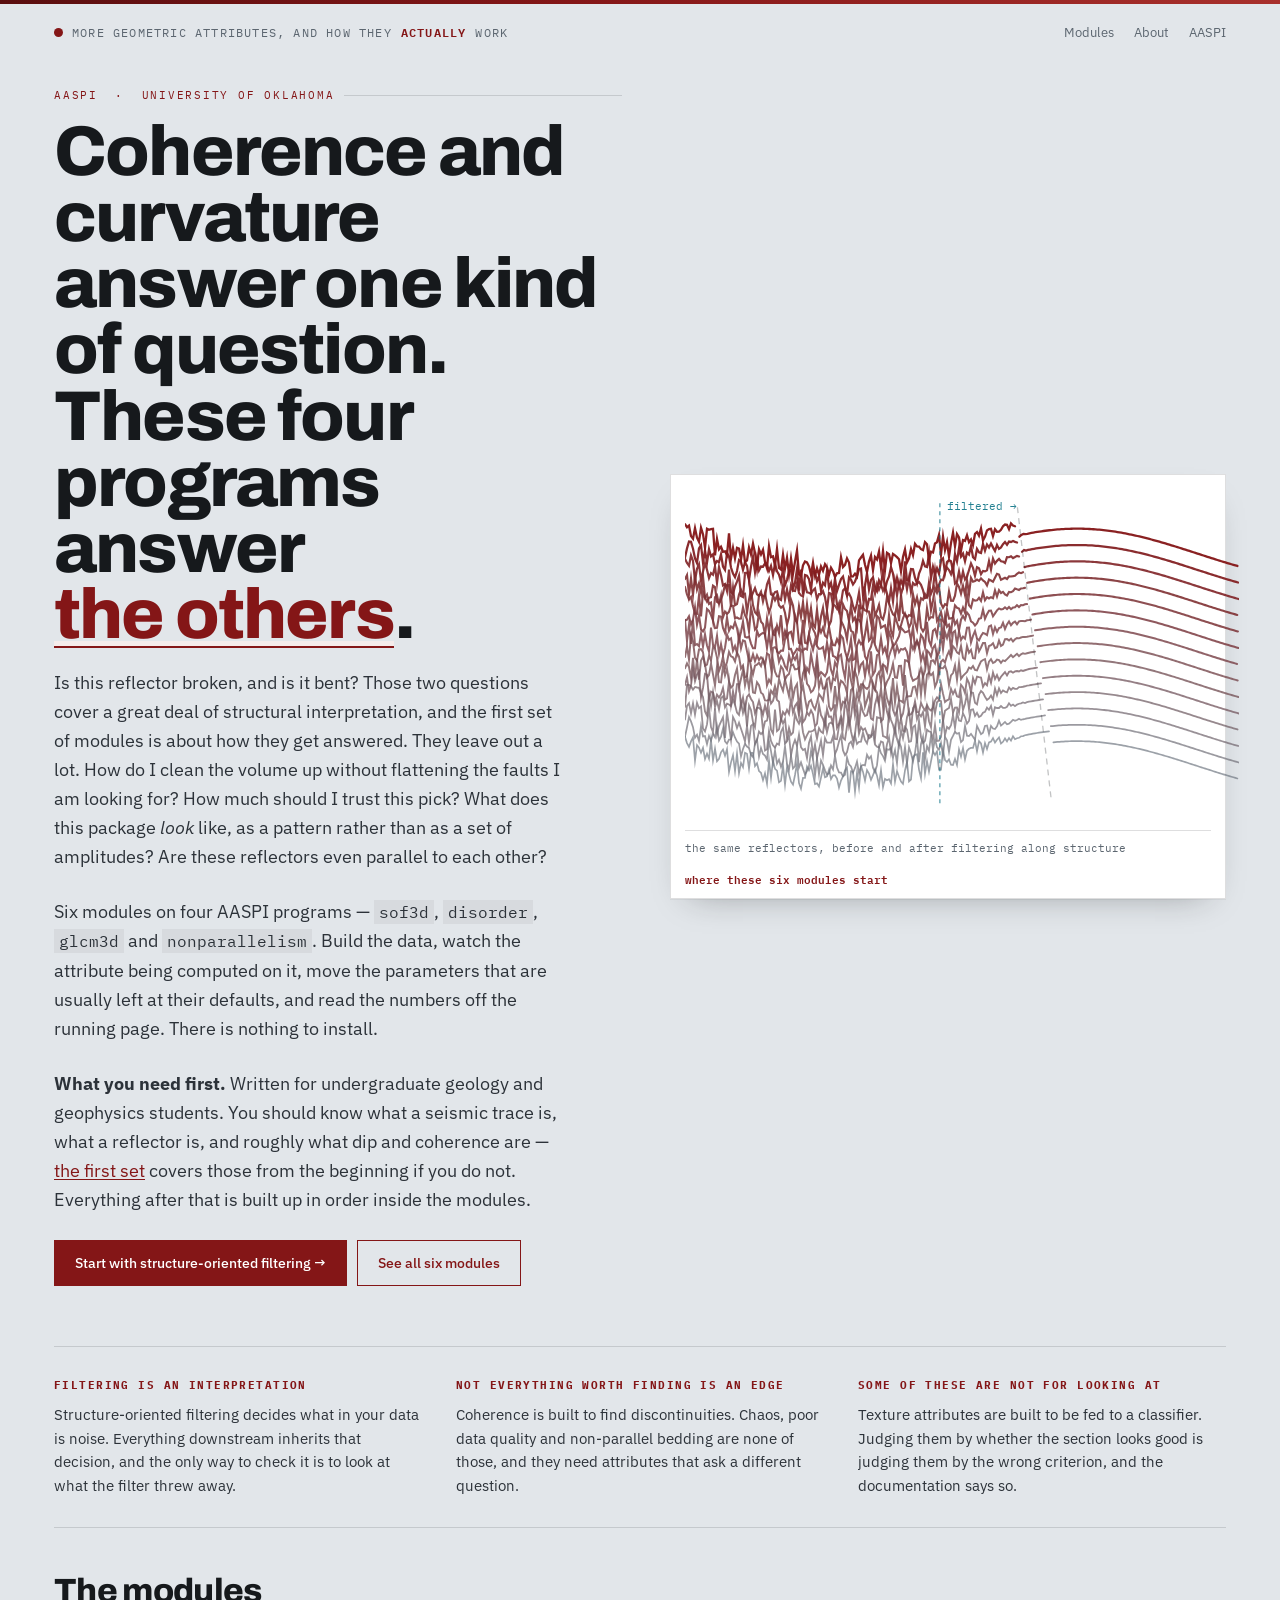
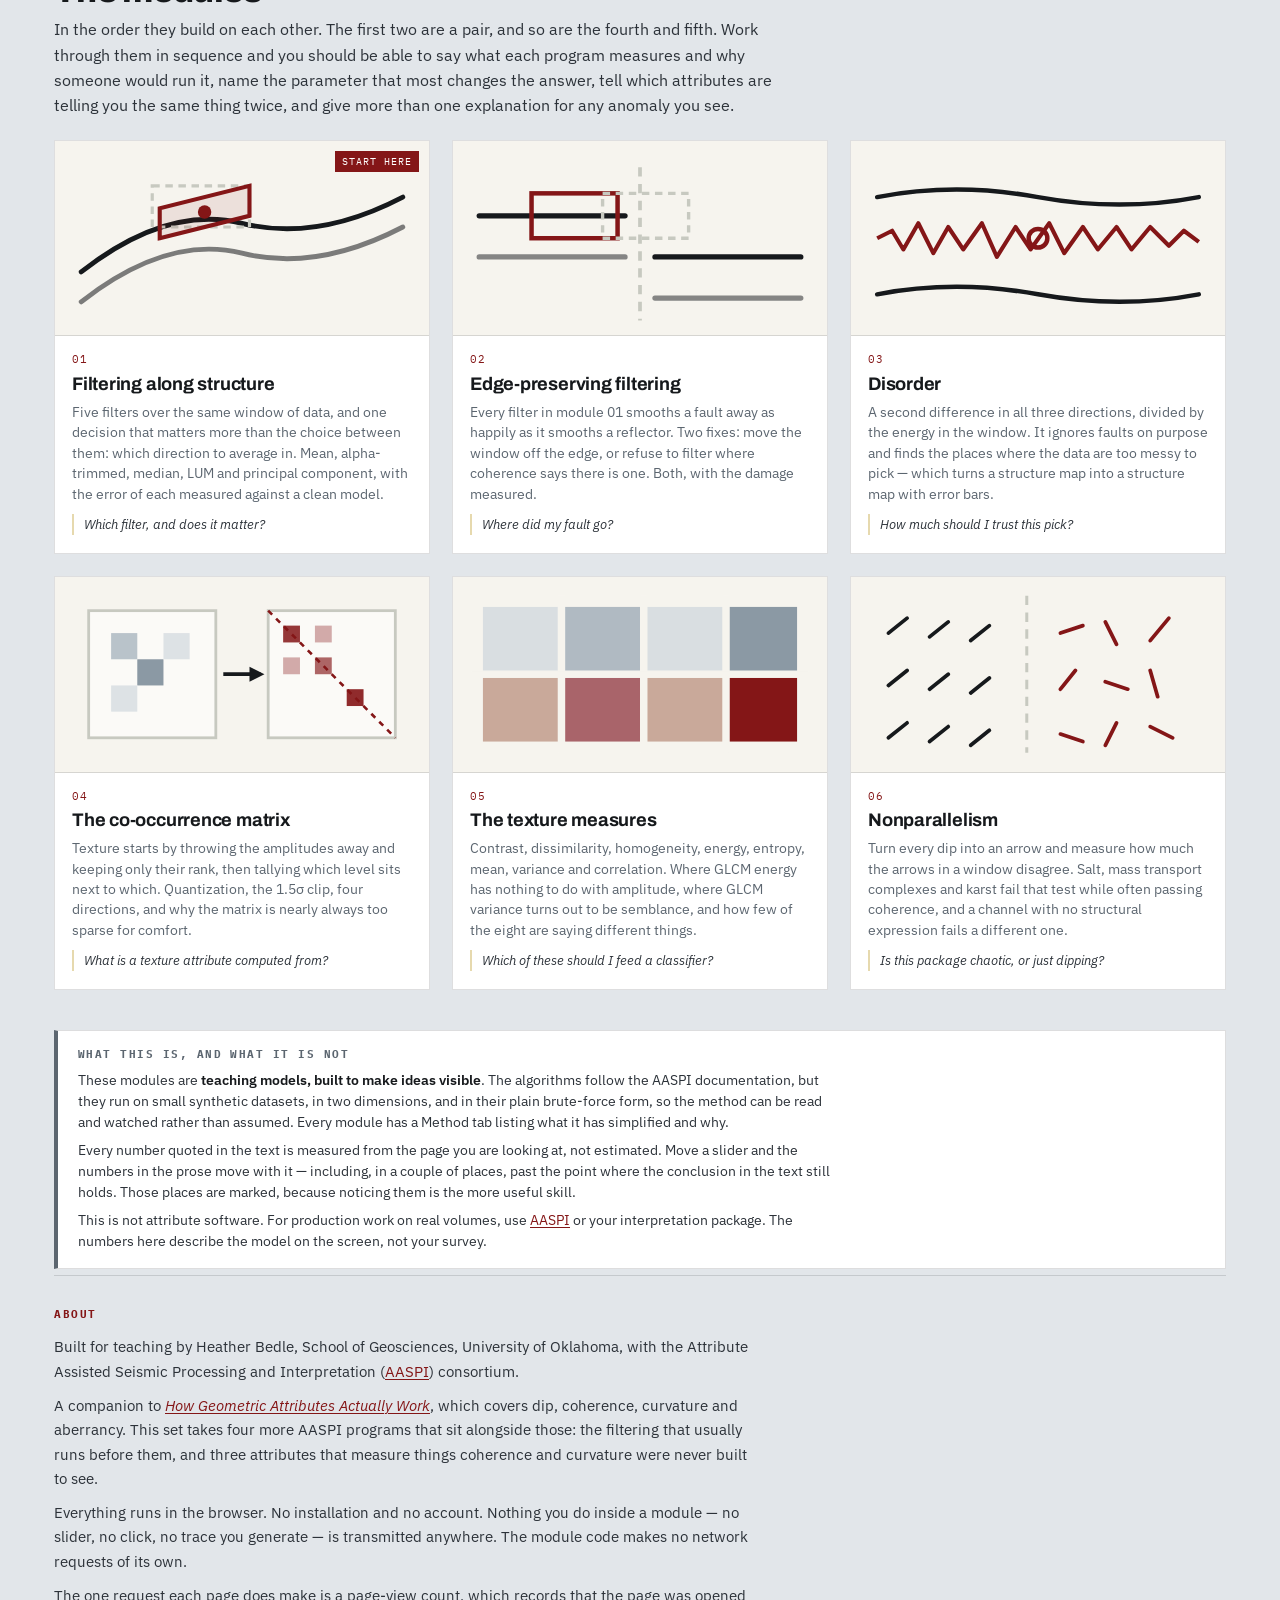
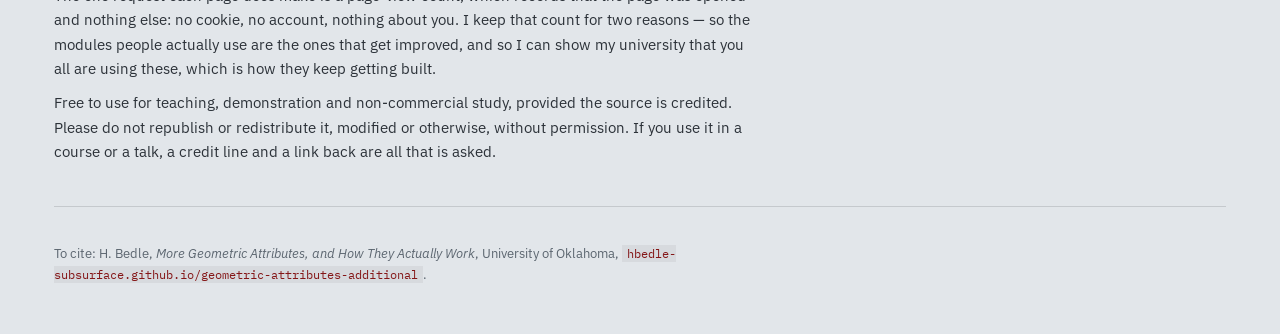
==== index.html @ ea5823f3 "Add files via upload" ====
<!DOCTYPE html>
<html lang="en">
<head>
<meta charset="utf-8">
<meta name="viewport" content="width=device-width, initial-scale=1">
<title>More Geometric Attributes, and How They Actually Work</title>
<meta name="description" content="Interactive modules on four more AASPI geometric attribute programs: structure-oriented filtering and edge preservation, the disorder attribute, gray-level co-occurrence texture attributes, and nonparallelism. Built for teaching by AASPI at the University of Oklahoma.">
<link rel="preconnect" href="https://fonts.googleapis.com">
<link rel="preconnect" href="https://fonts.gstatic.com" crossorigin>
<link href="https://fonts.googleapis.com/css2?family=Archivo:wght@600;700;800&family=IBM+Plex+Mono:wght@400;500&family=IBM+Plex+Sans:wght@400;500;600&display=swap" rel="stylesheet">
<link rel="stylesheet" href="assets/style.css">
</head>
<body>

<div class="wrap">
  <header class="masthead">
    <a class="brand" href="index.html"><span class="dot"></span>More geometric attributes, and how they <b>actually</b> work</a>
    <nav>
      <a href="#modules">Modules</a>
      <a href="#about">About</a>
      <a href="https://www.ou.edu/mcee/labs/aaspi">AASPI</a>
    </nav>
  </header>

  <!-- ================================ HERO ================================ -->
  <section class="hero">
   <div class="hero-grid">
    <div class="hero-copy">
      <p class="eyebrow">AASPI &nbsp;·&nbsp; University of Oklahoma</p>
      <h1 class="title">Coherence and curvature answer one kind of question. These four programs answer <em>the others</em>.</h1>
      <p class="lede">Is this reflector broken, and is it bent? Those two questions cover a great deal of
        structural interpretation, and the first set of modules is about how they get answered. They leave
        out a lot. How do I clean the volume up without flattening the faults I am looking for? How much
        should I trust this pick? What does this package <em>look</em> like, as a pattern rather than as a
        set of amplitudes? Are these reflectors even parallel to each other?</p>
      <p class="lede">Six modules on four AASPI programs — <span class="k">sof3d</span>,
        <span class="k">disorder</span>, <span class="k">glcm3d</span> and
        <span class="k">nonparallelism</span>. Build the data, watch the attribute being computed on it,
        move the parameters that are usually left at their defaults, and read the numbers off the running
        page. There is nothing to install.</p>
      <p class="lede"><b>What you need first.</b> Written for undergraduate geology and geophysics students.
        You should know what a seismic trace is, what a reflector is, and roughly what dip and coherence
        are — <a href="https://hbedle-subsurface.github.io/geometric-attributes/">the first set</a> covers
        those from the beginning if you do not. Everything after that is built up in order inside the
        modules.</p>
      <div class="hero-cta">
        <a class="btn" href="modules/sof.html">Start with structure-oriented filtering →</a>
        <a class="btn ghost" href="#modules">See all six modules</a>
      </div>
    </div>
    <div class="hero-panel"><canvas id="heroCanvas" aria-label="A noisy faulted reflector package and the same package filtered"></canvas>
      <div class="hero-cap"><span>the same reflectors, before and after filtering along structure</span><b>where these six modules start</b></div></div>
   </div>
  </section>

  <!-- ============================== THE PREMISE ============================ -->
  <section class="primer">
   <div class="primer-grid">
    <div>
      <h3>Filtering is an interpretation</h3>
      <p>Structure-oriented filtering decides what in your data is noise. Everything downstream inherits
        that decision, and the only way to check it is to look at what the filter threw away.</p>
    </div>
    <div>
      <h3>Not everything worth finding is an edge</h3>
      <p>Coherence is built to find discontinuities. Chaos, poor data quality and non-parallel bedding are
        none of those, and they need attributes that ask a different question.</p>
    </div>
    <div>
      <h3>Some of these are not for looking at</h3>
      <p>Texture attributes are built to be fed to a classifier. Judging them by whether the section looks
        good is judging them by the wrong criterion, and the documentation says so.</p>
    </div>
   </div>
  </section>

  <!-- =============================== MODULES ============================== -->
  <section id="modules" class="modules">
    <div class="sec-head">
      <h2>The modules</h2>
      <p>In the order they build on each other. The first two are a pair, and so are the fourth and fifth.
        Work through them in sequence and you should be able to say what each program measures and why
        someone would run it, name the parameter that most changes the answer, tell which attributes are
        telling you the same thing twice, and give more than one explanation for any anomaly you see.</p>
    </div>

    <div class="card-grid">

      <a class="card" href="modules/sof.html">
        <div class="thumb"><svg viewBox="0 0 200 104" xmlns="http://www.w3.org/2000/svg" aria-hidden="true" preserveAspectRatio="xMidYMid meet"><rect width="200" height="104" fill="#F6F4EE"/><path d="M14 70 Q60 34 100 44 Q140 54 186 30" fill="none" stroke="#16191C" stroke-width="2.6" stroke-linecap="round"/><path d="M14 86 Q60 50 100 60 Q140 70 186 46" fill="none" stroke="#16191C" stroke-width="2.6" stroke-linecap="round" opacity=".55"/><rect x="52" y="24" width="52" height="22" fill="none" stroke="#C7C9C0" stroke-width="1.7" stroke-dasharray="4 3"/><path d="M56 52 L104 40 L104 24 L56 36 Z" fill="rgba(132,22,23,.09)" stroke="#841617" stroke-width="2.2"/><circle cx="80" cy="38" r="3.6" fill="#841617"/></svg></div>
        <div class="card-body">
          <div class="card-no">01</div>
          <h3>Filtering along structure</h3>
          <p>Five filters over the same window of data, and one decision that matters more than the choice
            between them: which direction to average in. Mean, alpha-trimmed, median, LUM and principal
            component, with the error of each measured against a clean model.</p>
          <div class="q">Which filter, and does it matter?</div>
        </div>
        <span class="flag next">Start here</span>
      </a>

      <a class="card" href="modules/edgepreserve.html">
        <div class="thumb"><svg viewBox="0 0 200 104" xmlns="http://www.w3.org/2000/svg" aria-hidden="true" preserveAspectRatio="xMidYMid meet"><rect width="200" height="104" fill="#F6F4EE"/><path d="M14 40 L92 40" stroke="#16191C" stroke-width="2.8" stroke-linecap="round"/><path d="M108 62 L186 62" stroke="#16191C" stroke-width="2.8" stroke-linecap="round"/><path d="M14 62 L92 62" stroke="#16191C" stroke-width="2.8" stroke-linecap="round" opacity=".5"/><path d="M108 84 L186 84" stroke="#16191C" stroke-width="2.8" stroke-linecap="round" opacity=".5"/><line x1="100" y1="14" x2="100" y2="96" stroke="#C7C9C0" stroke-width="2" stroke-dasharray="5 4"/><rect x="42" y="28" width="46" height="24" fill="none" stroke="#841617" stroke-width="2.4"/><rect x="80" y="28" width="46" height="24" fill="none" stroke="#C7C9C0" stroke-width="1.8" stroke-dasharray="4 3"/></svg></div>
        <div class="card-body">
          <div class="card-no">02</div>
          <h3>Edge-preserving filtering</h3>
          <p>Every filter in module 01 smooths a fault away as happily as it smooths a reflector. Two fixes:
            move the window off the edge, or refuse to filter where coherence says there is one. Both, with
            the damage measured.</p>
          <div class="q">Where did my fault go?</div>
        </div>
      </a>

      <a class="card" href="modules/disorder.html">
        <div class="thumb"><svg viewBox="0 0 200 104" xmlns="http://www.w3.org/2000/svg" aria-hidden="true" preserveAspectRatio="xMidYMid meet"><rect width="200" height="104" fill="#F6F4EE"/><path d="M14 30 Q56 22 100 30 Q144 38 186 30" fill="none" stroke="#16191C" stroke-width="2.4" stroke-linecap="round"/><path d="M14 52 L22 48 L28 58 L36 44 L44 60 L52 46 L60 58 L70 44 L78 62 L88 46 L96 58 L106 44 L114 60 L124 46 L132 58 L142 46 L150 58 L160 46 L170 56 L178 48 L186 54" fill="none" stroke="#841617" stroke-width="2.2" stroke-linejoin="round"/><path d="M14 82 Q56 74 100 82 Q144 90 186 82" fill="none" stroke="#16191C" stroke-width="2.4" stroke-linecap="round"/><circle cx="100" cy="52" r="5" fill="none" stroke="#841617" stroke-width="2.4"/></svg></div>
        <div class="card-body">
          <div class="card-no">03</div>
          <h3>Disorder</h3>
          <p>A second difference in all three directions, divided by the energy in the window. It ignores
            faults on purpose and finds the places where the data are too messy to pick — which turns a
            structure map into a structure map with error bars.</p>
          <div class="q">How much should I trust this pick?</div>
        </div>
      </a>

      <a class="card" href="modules/glcm.html">
        <div class="thumb"><svg viewBox="0 0 200 104" xmlns="http://www.w3.org/2000/svg" aria-hidden="true" preserveAspectRatio="xMidYMid meet"><rect width="200" height="104" fill="#F6F4EE"/><rect x="18" y="18" width="68" height="68" fill="#FBFAF7" stroke="#C7C9C0" stroke-width="1.5"/><rect x="30" y="30" width="14" height="14" fill="#B9C3CA"/><rect x="44" y="44" width="14" height="14" fill="#8B99A4"/><rect x="58" y="30" width="14" height="14" fill="#DDE2E5"/><rect x="30" y="58" width="14" height="14" fill="#DDE2E5"/><rect x="114" y="18" width="68" height="68" fill="#FBFAF7" stroke="#C7C9C0" stroke-width="1.5"/><line x1="114" y1="18" x2="182" y2="86" stroke="#841617" stroke-width="1.4" stroke-dasharray="3 3"/><rect x="122" y="26" width="9" height="9" fill="#841617" opacity=".85"/><rect x="139" y="43" width="9" height="9" fill="#841617" opacity=".65"/><rect x="156" y="60" width="9" height="9" fill="#841617" opacity=".9"/><rect x="139" y="26" width="9" height="9" fill="#841617" opacity=".35"/><rect x="122" y="43" width="9" height="9" fill="#841617" opacity=".35"/><path d="M90 52 L110 52" stroke="#16191C" stroke-width="2"/><polygon points="112,52 104,48 104,56" fill="#16191C"/></svg></div>
        <div class="card-body">
          <div class="card-no">04</div>
          <h3>The co-occurrence matrix</h3>
          <p>Texture starts by throwing the amplitudes away and keeping only their rank, then tallying which
            level sits next to which. Quantization, the 1.5σ clip, four directions, and why the matrix is
            nearly always too sparse for comfort.</p>
          <div class="q">What is a texture attribute computed from?</div>
        </div>
      </a>

      <a class="card" href="modules/textures.html">
        <div class="thumb"><svg viewBox="0 0 200 104" xmlns="http://www.w3.org/2000/svg" aria-hidden="true" preserveAspectRatio="xMidYMid meet"><rect width="200" height="104" fill="#F6F4EE"/><rect x="16" y="16" width="40" height="34" fill="#D9DEE1"/><rect x="60" y="16" width="40" height="34" fill="#B0BAC2"/><rect x="104" y="16" width="40" height="34" fill="#D9DEE1"/><rect x="148" y="16" width="36" height="34" fill="#8B99A4"/><rect x="16" y="54" width="40" height="34" fill="#C9A99A"/><rect x="60" y="54" width="40" height="34" fill="#A9646A"/><rect x="104" y="54" width="40" height="34" fill="#C9A99A"/><rect x="148" y="54" width="36" height="34" fill="#841617"/><line x1="58" y1="10" x2="58" y2="94" stroke="#F6F4EE" stroke-width="3"/><line x1="102" y1="10" x2="102" y2="94" stroke="#F6F4EE" stroke-width="3"/><line x1="146" y1="10" x2="146" y2="94" stroke="#F6F4EE" stroke-width="3"/><line x1="10" y1="52" x2="190" y2="52" stroke="#F6F4EE" stroke-width="3"/></svg></div>
        <div class="card-body">
          <div class="card-no">05</div>
          <h3>The texture measures</h3>
          <p>Contrast, dissimilarity, homogeneity, energy, entropy, mean, variance and correlation. Where
            GLCM energy has nothing to do with amplitude, where GLCM variance turns out to be semblance, and
            how few of the eight are saying different things.</p>
          <div class="q">Which of these should I feed a classifier?</div>
        </div>
      </a>

      <a class="card" href="modules/nonparallel.html">
        <div class="thumb"><svg viewBox="0 0 200 104" xmlns="http://www.w3.org/2000/svg" aria-hidden="true" preserveAspectRatio="xMidYMid meet"><rect width="200" height="104" fill="#F6F4EE"/><g stroke="#16191C" stroke-width="2" stroke-linecap="round"><line x1="20" y1="30" x2="30" y2="22"/><line x1="42" y1="32" x2="52" y2="24"/><line x1="64" y1="34" x2="74" y2="26"/><line x1="20" y1="58" x2="30" y2="50"/><line x1="42" y1="60" x2="52" y2="52"/><line x1="64" y1="62" x2="74" y2="54"/><line x1="20" y1="86" x2="30" y2="78"/><line x1="42" y1="88" x2="52" y2="80"/><line x1="64" y1="90" x2="74" y2="82"/></g><g stroke="#841617" stroke-width="2" stroke-linecap="round"><line x1="112" y1="30" x2="124" y2="26"/><line x1="136" y1="24" x2="142" y2="36"/><line x1="160" y1="34" x2="170" y2="22"/><line x1="112" y1="60" x2="120" y2="50"/><line x1="136" y1="56" x2="148" y2="60"/><line x1="160" y1="50" x2="164" y2="64"/><line x1="112" y1="84" x2="124" y2="88"/><line x1="136" y1="90" x2="142" y2="78"/><line x1="160" y1="80" x2="172" y2="86"/></g><line x1="94" y1="10" x2="94" y2="94" stroke="#C7C9C0" stroke-width="1.6" stroke-dasharray="5 4"/></svg></div>
        <div class="card-body">
          <div class="card-no">06</div>
          <h3>Nonparallelism</h3>
          <p>Turn every dip into an arrow and measure how much the arrows in a window disagree. Salt, mass
            transport complexes and karst fail that test while often passing coherence, and a channel with no
            structural expression fails a different one.</p>
          <div class="q">Is this package chaotic, or just dipping?</div>
        </div>
      </a>

    </div>
  </section>

  <!-- ============================== DISCLAIMER ============================= -->
  <section class="disclaimer">
    <h4>What this is, and what it is not</h4>
    <p>These modules are <b>teaching models, built to make ideas visible</b>. The algorithms follow the AASPI
      documentation, but they run on small synthetic datasets, in two dimensions, and in their plain
      brute-force form, so the method can be read and watched rather than assumed. Every module has a Method
      tab listing what it has simplified and why.</p>
    <p>Every number quoted in the text is measured from the page you are looking at, not estimated. Move a
      slider and the numbers in the prose move with it — including, in a couple of places, past the point
      where the conclusion in the text still holds. Those places are marked, because noticing them is the
      more useful skill.</p>
    <p>This is not attribute software. For production work on real volumes, use
      <a href="https://www.ou.edu/mcee/labs/aaspi">AASPI</a> or your interpretation package. The numbers here
      describe the model on the screen, not your survey.</p>
  </section>

  <!-- ================================ ABOUT =============================== -->
  <section id="about" class="about">
    <div class="about-copy">
      <h2>About</h2>
      <p>Built for teaching by Heather Bedle, School of Geosciences, University of Oklahoma, with the
        Attribute Assisted Seismic Processing and Interpretation
        (<a href="https://www.ou.edu/mcee/labs/aaspi">AASPI</a>) consortium.</p>
      <p>A companion to <em><a href="https://hbedle-subsurface.github.io/geometric-attributes/">How Geometric
        Attributes Actually Work</a></em>, which covers dip, coherence, curvature and aberrancy. This set
        takes four more AASPI programs that sit alongside those: the filtering that usually runs before them,
        and three attributes that measure things coherence and curvature were never built to see.</p>
      <p>Everything runs in the browser. No installation and no account. Nothing you do inside a module
        — no slider, no click, no trace you generate — is transmitted anywhere. The module code makes no
        network requests of its own.</p>
      <p>The one request each page does make is a page-view count, which records that the page was opened
        and nothing else: no cookie, no account, nothing about you. I keep that count for two reasons — so
        the modules people actually use are the ones that get improved, and so I can show my university
        that you all are using these, which is how they keep getting built.</p>
      <p>Free to use for teaching, demonstration and non-commercial study, provided the source is credited.
        Please do not republish or redistribute it, modified or otherwise, without permission. If you use it
        in a course or a talk, a credit line and a link back are all that is asked.</p>
    </div>
  </section>

  <footer>
    <div class="foot-grid">
      <p class="lic">To cite: H. Bedle, <i>More Geometric Attributes, and How They Actually Work</i>,
        University of Oklahoma,
        <span class="k">hbedle-subsurface.github.io/geometric-attributes-additional</span>.</p>
    </div>
  </footer>
</div>

<script src="assets/count.js"></script>
<script src="assets/seismic.js"></script>
<script src="assets/attributes.js"></script>
<script>
(function () {
  'use strict';

  /* Hero: one reflector package with a fault, drawn twice. The left half keeps
     the noise; the right half is the same package after a filter that followed
     the structure. Same horizons, same fault, so the only difference the eye
     sees is the one the first module is about. */
  function drawHero() {
    const c = document.getElementById('heroCanvas');
    if (!c || !c.parentElement) return;
    const w = c.parentElement.clientWidth;
    const h = Math.max(230, Math.round(w * 0.60));
    const ctx = SEIS.fitCanvas(c, w, h);
    ctx.clearRect(0, 0, w, h);

    const N = 14;
    const top = h * 0.16, span = h * 0.64;
    const AMP = h * 0.075;
    const FX = 0.60 * w, FSL = 0.16;
    const THROW = (span / (N - 1)) * 0.70;
    const SPLIT = w * 0.46;

    const rnd = SEIS.mulberry32(9);
    const fold = (x) => AMP * Math.sin(2 * Math.PI * (x / w) * 1.15 - 0.4);
    const cutAt = (yBase) => FX + FSL * (yBase - top);
    const yOf = (x, yBase) => yBase + fold(x) + (x > cutAt(yBase) ? THROW : 0);

    // a fixed noise field, so the two halves differ only in how much of it shows
    const noise = [];
    for (let i = 0; i < 4000; i++) noise.push(rnd() * 2 - 1);
    const noiseAt = (x, n) => noise[(Math.round(x) * 7 + n * 131) % noise.length];

    for (let n = 0; n < N; n++) {
      const t = n / (N - 1);
      const yBase = top + t * span;
      const r = Math.round(132 + (108 - 132) * t);
      const g = Math.round(22 + (116 - 22) * t);
      const b = Math.round(23 + (126 - 23) * t);
      ctx.save();
      ctx.strokeStyle = 'rgb(' + r + ',' + g + ',' + b + ')';
      ctx.globalAlpha = 0.95 - 0.28 * t;
      ctx.lineWidth = 2.3 - 0.6 * t;
      ctx.lineCap = 'round';
      const cut = cutAt(yBase);
      [[0, cut - 2], [cut + 2, w]].forEach((seg) => {
        ctx.beginPath();
        let first = true;
        for (let x = seg[0]; x <= seg[1]; x += 2) {
          // full noise on the left of the split, tapering to none on the right
          const k = x < SPLIT ? 1 : Math.max(0, 1 - (x - SPLIT) / (w * 0.16));
          const y = yOf(x, yBase) + k * AMP * 0.55 * noiseAt(x, n);
          first ? ctx.moveTo(x, y) : ctx.lineTo(x, y);
          first = false;
        }
        ctx.stroke();
      });
      ctx.restore();
    }

    // the fault plane
    ctx.save();
    ctx.strokeStyle = 'rgba(22,25,28,.26)';
    ctx.lineWidth = 1.3; ctx.setLineDash([6, 5]);
    ctx.beginPath();
    ctx.moveTo(cutAt(top), top - AMP - 10);
    ctx.lineTo(cutAt(top + span), top + span + AMP + THROW + 10);
    ctx.stroke();
    ctx.restore();

    // where the filter takes over
    ctx.save();
    ctx.strokeStyle = 'rgba(11,114,133,.55)';
    ctx.lineWidth = 1.6; ctx.setLineDash([4, 4]);
    ctx.beginPath();
    ctx.moveTo(SPLIT, top - AMP - 14);
    ctx.lineTo(SPLIT, top + span + AMP + THROW + 14);
    ctx.stroke();
    ctx.font = '11px "IBM Plex Mono", monospace';
    ctx.fillStyle = 'rgba(11,114,133,.9)';
    ctx.setLineDash([]);
    ctx.textAlign = 'left'; ctx.textBaseline = 'top';
    ctx.fillText('filtered \u2192', SPLIT + 7, top - AMP - 16);
    ctx.restore();
  }

  drawHero();
  let t;
  window.addEventListener('resize', () => { clearTimeout(t); t = setTimeout(drawHero, 140); });
  if (document.fonts) document.fonts.ready.then(drawHero);
})();
</script>
</body>
</html>
---- assets/style.css ----
/* ===========================================================================
   What Can You REALLY See in Seismic?
   Shared stylesheet — OU crimson / cream identity
   =========================================================================== */

:root {
  --ink:        #16191C;
  --ink-soft:   #2C3239;
  --paper:      #E2E6EA;
  --panel:      #FFFFFF;
  --crimson:    #841617;
  --crimson-dp: #5A0E0F;
  --cream:      #F5ECEB;
  --cream-edge: #E6D9AE;
  --slate:      #5C6670;
  --rule:       rgba(22, 25, 28, 0.14);

  --display: "Archivo", "Helvetica Neue", Arial, sans-serif;
  --body:    "IBM Plex Sans", system-ui, -apple-system, sans-serif;
  --mono:    "IBM Plex Mono", ui-monospace, "SF Mono", Menlo, monospace;

  --maxw: 1220px;
}

* { box-sizing: border-box; }

/* author display rules outrank the UA sheet's [hidden] rule, so make it stick */
[hidden] { display: none !important; }

html { -webkit-text-size-adjust: 100%; }

body {
  margin: 0;
  background: var(--paper);
  color: var(--ink);
  font-family: var(--body);
  font-size: 16px;
  line-height: 1.62;
  -webkit-font-smoothing: antialiased;
}

/* Crimson hairline that runs across the very top of every page */
body::before {
  content: "";
  display: block;
  height: 4px;
  background: linear-gradient(90deg, var(--crimson-dp), var(--crimson) 45%, #A8302C);
}

a { color: var(--crimson); text-decoration-thickness: 1px; text-underline-offset: 2px; }
a:hover { color: var(--crimson-dp); }

:focus-visible {
  outline: 2.5px solid var(--crimson);
  outline-offset: 2px;
  border-radius: 2px;
}

.wrap { max-width: var(--maxw); margin: 0 auto; padding: 0 24px; }

/* --- eyebrow / labels ---------------------------------------------------- */

.eyebrow {
  font-family: var(--mono);
  font-size: 11px;
  letter-spacing: 0.16em;
  text-transform: uppercase;
  color: var(--crimson);
  margin: 0 0 14px;
  display: flex;
  align-items: center;
  gap: 10px;
}
.eyebrow::after {
  content: "";
  flex: 1;
  height: 1px;
  background: var(--rule);
}

/* --- site header --------------------------------------------------------- */

.masthead {
  display: flex;
  align-items: baseline;
  justify-content: space-between;
  gap: 16px;
  padding: 18px 0 0;
  flex-wrap: wrap;
}
.brand {
  font-family: var(--mono);
  font-size: 12px;
  letter-spacing: 0.1em;
  text-transform: uppercase;
  color: var(--slate);
  text-decoration: none;
  display: flex;
  align-items: center;
  gap: 9px;
}
.brand b { color: var(--crimson); font-weight: 600; }
.brand .dot {
  width: 9px; height: 9px; border-radius: 50%;
  background: var(--crimson);
  flex: none;
}
.masthead nav { display: flex; gap: 20px; font-size: 13px; }
.masthead nav a { color: var(--slate); text-decoration: none; }
.masthead nav a:hover { color: var(--crimson); }

/* --- hero ---------------------------------------------------------------- */

.hero { padding: 44px 0 20px; }

.hero-grid {
  display: grid;
  grid-template-columns: minmax(0, 1.02fr) minmax(0, 1fr);
  gap: 48px;
  align-items: center;
}

h1.title {
  font-family: var(--display);
  font-weight: 800;
  font-size: clamp(2.6rem, 6.4vw, 4.4rem);
  line-height: 0.94;
  letter-spacing: -0.026em;
  margin: 0 0 20px;
  text-wrap: balance;
}
h1.title em {
  font-style: normal;
  color: var(--crimson);
  position: relative;
  white-space: nowrap;
}
/* underline that reads like a picked horizon */
h1.title em::after {
  content: "";
  position: absolute;
  left: 0; right: 0; bottom: 0.07em;
  height: 5px;
  background: var(--cream);
  border-bottom: 2px solid var(--crimson);
  z-index: -1;
}

.lede {
  font-size: 1.12rem;
  color: var(--ink-soft);
  max-width: 46ch;
  margin: 0 0 26px;
}
.lede strong { color: var(--ink); font-weight: 600; }

/* --- hero live panel ----------------------------------------------------- */

.hero-panel {
  background: var(--panel);
  border: 1px solid var(--rule);
  box-shadow: 0 1px 0 rgba(22,25,28,.05), 0 14px 34px -20px rgba(22,25,28,.4);
  padding: 14px 14px 10px;
}
.hero-panel canvas { display: block; width: 100%; height: auto; }
.hero-cap {
  display: flex; justify-content: space-between; align-items: center;
  gap: 12px;
  font-family: var(--mono);
  font-size: 11px;
  color: var(--slate);
  padding-top: 9px;
  margin-top: 9px;
  border-top: 1px solid var(--rule);
  flex-wrap: wrap;
}
.hero-cap b { color: var(--crimson); font-weight: 600; font-variant-numeric: tabular-nums; }

/* --- buttons ------------------------------------------------------------- */

.btn {
  display: inline-flex; align-items: center; gap: 8px;
  font-family: var(--body); font-size: 14px; font-weight: 500;
  padding: 11px 20px;
  border: 1px solid var(--crimson);
  background: var(--crimson);
  color: #fff;
  text-decoration: none;
  cursor: pointer;
  transition: background .15s, transform .15s;
}
.btn:hover { background: var(--crimson-dp); border-color: var(--crimson-dp); color: #fff; transform: translateY(-1px); }
.btn.ghost { background: transparent; color: var(--crimson); }
.btn.ghost:hover { background: var(--cream); color: var(--crimson-dp); }
.btn.small { padding: 7px 13px; font-size: 12.5px; }

/* --- primer strip -------------------------------------------------------- */

.primer {
  border-top: 1px solid var(--rule);
  border-bottom: 1px solid var(--rule);
  margin-top: 40px;
  padding: 30px 0;
}
.primer-grid { display: grid; grid-template-columns: repeat(3, 1fr); gap: 34px; }
.primer h3 {
  font-family: var(--mono); font-size: 11px; letter-spacing: .13em;
  text-transform: uppercase; color: var(--crimson); margin: 0 0 8px;
}
.primer p { margin: 0; font-size: 14.5px; color: var(--ink-soft); }
.primer .eq {
  font-family: var(--mono); font-size: 15px; color: var(--ink);
  background: var(--cream); border-left: 3px solid var(--crimson);
  padding: 5px 10px; display: inline-block; margin-bottom: 9px;
}

/* --- module cards -------------------------------------------------------- */

.modules { padding: 46px 0 30px; }

.card-grid {
  display: grid;
  grid-template-columns: repeat(auto-fill, minmax(300px, 1fr));
  gap: 22px;
}

.card {
  background: var(--panel);
  border: 1px solid var(--rule);
  display: flex; flex-direction: column;
  text-decoration: none; color: inherit;
  transition: transform .16s, box-shadow .16s, border-color .16s;
  position: relative;
  overflow: hidden;
}
a.card:hover {
  transform: translateY(-3px);
  border-color: rgba(132,22,23,.5);
  box-shadow: 0 16px 30px -22px rgba(22,25,28,.55);
}
.card canvas { display: block; width: 100%; height: auto; background: #fff; }
.card-body { padding: 15px 17px 18px; flex: 1; display: flex; flex-direction: column; }
.card-no {
  font-family: var(--mono); font-size: 11px; color: var(--crimson);
  letter-spacing: .1em; margin-bottom: 5px;
}
.card h3 {
  font-family: var(--display); font-weight: 700; font-size: 1.14rem;
  margin: 0 0 6px; line-height: 1.2; letter-spacing: -0.012em;
}
.card p { margin: 0; font-size: 13.6px; color: var(--slate); line-height: 1.5; }
.card .q {
  margin-top: 10px; font-size: 13px; color: var(--ink-soft);
  border-left: 2px solid var(--cream-edge); padding-left: 10px; font-style: italic;
}

/* card artwork: one flat illustration per module, drawn from that module's
   own subject rather than a generic glyph */
.thumb {
  border-bottom: 1px solid var(--rule);
  background: #F6F4EE;
  line-height: 0;
  overflow: hidden;
}
.thumb svg { display: block; width: 100%; height: auto; }
a.card:hover .thumb { background: #FBF9F4; }

.card.planned { opacity: .62; }
.card.planned .thumb {
  height: 96px; background: repeating-linear-gradient(
    -45deg, #fff, #fff 7px, #F4F4F1 7px, #F4F4F1 14px);
}
.flag {
  position: absolute; top: 10px; right: 10px;
  font-family: var(--mono); font-size: 9.5px; letter-spacing: .11em;
  text-transform: uppercase; padding: 3px 7px;
  background: var(--ink); color: #fff;
}
.flag.next { background: var(--crimson); }

/* --- landing page: section heads, hero buttons, about --------------------- */

.hero-cta { display: flex; gap: 10px; flex-wrap: wrap; }

.sec-head { margin-bottom: 22px; max-width: 76ch; }
.sec-head h2 {
  font-family: var(--display); font-weight: 800;
  font-size: clamp(1.6rem, 3.2vw, 2.1rem); letter-spacing: -0.02em;
  margin: 0 0 8px; line-height: 1.05;
}
.sec-head p { margin: 0; color: var(--ink-soft); font-size: 15.5px; }

.about {
  border-top: 1px solid var(--rule);
  padding: 30px 0 6px;
}
.about h2 {
  font-family: var(--mono); font-size: 11px; letter-spacing: .14em;
  text-transform: uppercase; color: var(--crimson); margin: 0 0 12px;
}
.about p { margin: 0 0 10px; color: var(--ink-soft); font-size: 15px; max-width: 78ch; }

/* --- next module ---------------------------------------------------------- */

.nextup {
  background: var(--panel);
  border: 1px solid var(--rule);
  border-left: 4px solid var(--crimson);
  padding: 16px 20px 18px;
  margin: 26px 0 2px;
}
.nextup .eyebrow { margin-bottom: 9px; }
.nextup h3 {
  font-family: var(--display); font-weight: 700; font-size: 1.24rem;
  margin: 0 0 7px; letter-spacing: -0.012em; line-height: 1.2;
}
.nextup h3 a { color: var(--ink); text-decoration: none; }
.nextup h3 a:hover { color: var(--crimson); }
.nextup p { margin: 0 0 13px; font-size: 14.5px; color: var(--ink-soft); max-width: 82ch; }
.nextup .btn { margin-right: 8px; }

/* --- disclaimer ---------------------------------------------------------- */

.disclaimer {
  background: var(--panel);
  border: 1px solid var(--rule);
  border-left: 4px solid var(--slate);
  padding: 15px 20px 16px;
  margin: 10px 0 6px;
}
.disclaimer h4 {
  font-family: var(--mono); font-size: 10.5px; letter-spacing: .14em;
  text-transform: uppercase; color: var(--slate); margin: 0 0 7px;
}
.disclaimer p {
  margin: 0; font-size: 13.5px; color: var(--ink-soft); max-width: 96ch; line-height: 1.55;
}
.disclaimer p + p { margin-top: 7px; }
.disclaimer b { color: var(--ink); font-weight: 600; }

/* --- footer -------------------------------------------------------------- */

footer {
  border-top: 1px solid var(--rule);
  margin-top: 26px; padding: 28px 0 50px;
  font-size: 13.5px; color: var(--slate);
}
footer .foot-grid { display: flex; justify-content: space-between; gap: 26px; flex-wrap: wrap; }
footer p { margin: 0 0 6px; max-width: 62ch; }

/* ===========================================================================
   MODULE PAGES
   =========================================================================== */

.mod-head { padding: 22px 0 18px; border-bottom: 1px solid var(--rule); }
.mod-head h1 {
  font-family: var(--display); font-weight: 800;
  font-size: clamp(1.8rem, 3.6vw, 2.5rem); letter-spacing: -0.022em;
  margin: 8px 0 8px; line-height: 1.03;
}
.mod-head .sub { margin: 0; color: var(--ink-soft); max-width: 92ch; font-size: 15.5px; }

.lab {
  display: grid;
  grid-template-columns: 292px minmax(0, 1fr);
  gap: 26px;
  padding: 26px 0 10px;
  align-items: start;
}

/* control rail */
.rail {
  background: var(--panel);
  border: 1px solid var(--rule);
  padding: 16px 16px 18px;
  position: sticky; top: 14px;
}
.rail h2, .ctl-col h2 {
  font-family: var(--mono); font-size: 10.5px; letter-spacing: .15em;
  text-transform: uppercase; color: var(--crimson);
  margin: 0 0 13px; padding-bottom: 8px; border-bottom: 1px solid var(--rule);
}
.rail h2:not(:first-child) { margin-top: 22px; }

/* --- controls as a band across the top (used by the fault module) -------- */

.controls {
  display: grid;
  grid-template-columns: repeat(auto-fit, minmax(212px, 1fr));
  gap: 4px 26px;
  background: var(--panel);
  border: 1px solid var(--rule);
  padding: 17px 22px 20px;
  margin-top: 20px;
}
.ctl-col { min-width: 0; }
.ctl-col h2 { margin-top: 0; }
.ctl-col .btn { width: 100%; justify-content: center; margin-top: 7px; }

/* --- editable layer table (1D model module) ------------------------------ */

.ltab { width: 100%; border-collapse: collapse; font-size: 12.5px; }
.ltab th {
  font-family: var(--mono); font-size: 9.5px; letter-spacing: .08em;
  text-transform: uppercase; color: var(--slate); font-weight: 500;
  text-align: left; padding: 0 5px 6px; white-space: nowrap;
}
.ltab td { padding: 3px 5px; border-top: 1px solid var(--rule); vertical-align: middle; }
.ltab input {
  width: 100%; min-width: 54px;
  font-family: var(--mono); font-size: 12.5px; padding: 4px 6px;
  border: 1px solid var(--rule); background: #fff; color: var(--ink);
}
.ltab input:disabled { background: #F4F5F3; color: var(--slate); }
.ltab .ro {
  font-family: var(--mono); font-size: 12px; color: var(--crimson-dp);
  text-align: right; font-variant-numeric: tabular-nums; white-space: nowrap;
}
.ltab .name { font-size: 12px; color: var(--ink-soft); white-space: nowrap; }
.ltab .chip {
  width: 15px; height: 15px; display: inline-block; vertical-align: -3px;
  border: 1px solid rgba(22,25,28,.3); margin-right: 7px;
}
.ltab .rowbtn {
  border: 1px solid var(--rule); background: #fff; color: var(--slate);
  font-family: var(--mono); font-size: 13px; line-height: 1;
  padding: 4px 7px; cursor: pointer;
}
.ltab .rowbtn:hover { border-color: var(--crimson); color: var(--crimson); }
.tab-wrap { overflow-x: auto; }

/* --- stat strip under the section --------------------------------------- */

.stats {
  display: grid;
  grid-template-columns: repeat(auto-fit, minmax(156px, 1fr));
  gap: 1px;
  background: var(--rule);
  border: 1px solid var(--rule);
  margin-top: 16px;
}
.stat {
  background: var(--cream);
  padding: 8px 12px 9px;
  display: flex; flex-direction: column; gap: 2px;
  min-width: 0;
}
.stat span { font-size: 11px; color: var(--ink-soft); line-height: 1.32; }
.stat b {
  font-family: var(--mono); font-size: 13px; font-weight: 500;
  color: var(--crimson-dp); font-variant-numeric: tabular-nums;
  overflow-wrap: anywhere;
}
.stat.key { background: var(--crimson); }
.stat.key span { color: rgba(255,255,255,.82); }
.stat.key b { color: #fff; font-size: 15px; }
.stat.wide { grid-column: span 2; }
@media (max-width: 520px) {
  .stat.wide { grid-column: span 1; }
}

.ctl { margin-bottom: 14px; }
.ctl label {
  display: flex; justify-content: space-between; align-items: baseline;
  font-size: 12.5px; color: var(--ink-soft); margin-bottom: 5px; gap: 8px;
}
.ctl label .val {
  font-family: var(--mono); font-size: 12.5px; color: var(--crimson);
  font-weight: 500; font-variant-numeric: tabular-nums;
}
.ctl input[type=range] {
  width: 100%; margin: 0; height: 18px;
  -webkit-appearance: none; appearance: none; background: transparent;
}
.ctl input[type=range]::-webkit-slider-runnable-track {
  height: 3px; background: var(--rule);
}
.ctl input[type=range]::-moz-range-track { height: 3px; background: var(--rule); }
.ctl input[type=range]::-webkit-slider-thumb {
  -webkit-appearance: none; width: 15px; height: 15px; border-radius: 50%;
  background: var(--crimson); margin-top: -6px; cursor: pointer;
  border: 2px solid #fff; box-shadow: 0 0 0 1px var(--crimson);
}
.ctl input[type=range]::-moz-range-thumb {
  width: 13px; height: 13px; border-radius: 50%; border: 2px solid #fff;
  background: var(--crimson); cursor: pointer; box-shadow: 0 0 0 1px var(--crimson);
}
.ctl select, .ctl input[type=number] {
  width: 100%; font-family: var(--body); font-size: 13px;
  padding: 6px 8px; border: 1px solid var(--rule); background: #fff; color: var(--ink);
}

.seg { display: flex; border: 1px solid var(--rule); }
.seg button {
  flex: 1; font-family: var(--body); font-size: 12px; padding: 7px 4px;
  background: #fff; border: 0; border-right: 1px solid var(--rule);
  color: var(--slate); cursor: pointer;
}
.seg button:last-child { border-right: 0; }
.seg button[aria-pressed="true"] { background: var(--crimson); color: #fff; }

.check { display: flex; align-items: center; gap: 8px; font-size: 13px; margin-bottom: 9px; }
.check input { accent-color: var(--crimson); width: 15px; height: 15px; }

.rail .btn { width: 100%; justify-content: center; margin-top: 6px; }

/* readouts */
.readout {
  background: var(--cream); border: 1px solid var(--cream-edge);
  padding: 11px 12px; margin-top: 4px;
}
.readout dl { margin: 0; display: grid; grid-template-columns: 1fr auto; gap: 3px 10px; }
.readout dt { font-size: 12px; color: var(--ink-soft); }
.readout dd {
  margin: 0; font-family: var(--mono); font-size: 12.5px;
  color: var(--crimson-dp); font-weight: 500; text-align: right;
  font-variant-numeric: tabular-nums;
}
.readout dd.big { font-size: 14px; color: var(--crimson); }

/* plot stack */
.stage { display: flex; flex-direction: column; gap: 18px; min-width: 0; }
.plot {
  background: var(--panel); border: 1px solid var(--rule); padding: 13px 14px 12px;
}
.plot-head {
  display: flex; justify-content: space-between; align-items: baseline;
  gap: 12px; margin-bottom: 9px; flex-wrap: wrap;
}
.plot-head h3 {
  font-family: var(--display); font-size: 1rem; font-weight: 700;
  margin: 0; letter-spacing: -0.008em;
}
.plot-head .hint {
  font-family: var(--mono); font-size: 10.5px; color: var(--slate);
  text-align: right; flex: 0 1 auto; min-width: 0;
}
.plot canvas { display: block; width: 100%; height: auto; cursor: crosshair; touch-action: none; }

/* section and its trace panel, side by side and sharing a time axis */
.sec-row { display: flex; gap: 10px; align-items: flex-start; }
.sec-row canvas { width: auto; flex: none; }
@media (max-width: 700px) {
  .sec-row { flex-direction: column; gap: 14px; }
}

/* stacked panels: layer model, seismic, traces */
#modelWrap { margin-bottom: 16px; }
.panel-col { flex: none; min-width: 0; max-width: 100%; }
.hint-line {
  font-family: var(--mono); font-size: 10.5px; color: var(--slate);
  margin: -4px 0 12px;
}
.sublabel {
  font-family: var(--mono); font-size: 10.5px; letter-spacing: .07em;
  text-transform: uppercase; color: var(--ink-soft);
  margin: 0 0 6px; display: flex; align-items: baseline; gap: 9px; flex-wrap: wrap;
}
.sublabel b {
  display: inline-flex; align-items: center; justify-content: center;
  width: 16px; height: 16px; flex: none;
  background: var(--crimson); color: #fff;
  font-family: var(--mono); font-size: 10px; font-weight: 500;
  letter-spacing: 0; border-radius: 50%;
}
.sublabel .note {
  text-transform: none; letter-spacing: 0; color: var(--slate);
  font-size: 10.5px;
}
/* Panels in a row must start at the same height, or their plot boxes will not
   line up. A caption that wraps to two lines in a narrow column would otherwise
   push its canvas down relative to its neighbors. */
.sec-row .sublabel { min-height: 30px; align-content: flex-start; }

.legend {
  display: flex; gap: 7px 14px; flex-wrap: wrap;
  font-family: var(--mono); font-size: 10.5px; color: var(--slate);
  margin-top: 8px; padding-top: 8px; border-top: 1px solid var(--rule);
  min-width: 0; max-width: 100%;
}
.legend span { display: flex; align-items: center; gap: 6px; min-width: 0; }
/* prose legends: a paragraph, not a row of keyed swatches */
.legend.prose { display: block; }
.legend.prose span { display: block; line-height: 1.65; max-width: none; }
.legend i {
  width: 15px; height: 0; flex: none;
  border-top-width: 2px; border-top-style: solid; display: inline-block;
}
.legend i.sw {
  width: 15px; height: 10px; border: 1px solid rgba(22,25,28,.35);
  border-top-width: 1px;
}

/* teaching blocks */
.teach { display: grid; grid-template-columns: 1.12fr 1fr; gap: 22px; padding: 30px 0 10px; }
@media (min-width: 1100px) {
  .takeaway ul { columns: 2; column-gap: 26px; }
  .takeaway li { break-inside: avoid; }
}

.tryit {
  background: var(--cream); border: 1px solid var(--cream-edge);
  border-left: 4px solid var(--crimson); padding: 18px 22px 20px;
}
.tryit h3 {
  font-family: var(--mono); font-size: 11px; letter-spacing: .14em;
  text-transform: uppercase; color: var(--crimson-dp); margin: 0 0 12px;
}
.tryit ol { margin: 0; padding-left: 19px; }
.tryit li { margin-bottom: 12px; font-size: 14.5px; }
.tryit li:last-child { margin-bottom: 0; }
.tryit li b { font-weight: 600; }
.tryit .ans {
  display: block; margin-top: 4px; font-size: 13.5px; color: var(--ink-soft);
}

.takeaway { background: var(--panel); border: 1px solid var(--rule); padding: 18px 22px 20px; }
.takeaway h3 {
  font-family: var(--mono); font-size: 11px; letter-spacing: .14em;
  text-transform: uppercase; color: var(--crimson); margin: 0 0 12px;
}
.takeaway ul { margin: 0; padding-left: 18px; }
.takeaway li { margin-bottom: 10px; font-size: 14.5px; }
.takeaway li:last-child { margin-bottom: 0; }

code, .k { font-family: var(--mono); font-size: 0.92em; background: rgba(22,25,28,.055); padding: 1px 5px; }

details.notes { margin: 22px 0 0; border-top: 1px solid var(--rule); padding-top: 14px; }
details.notes summary {
  cursor: pointer; font-family: var(--mono); font-size: 11px;
  letter-spacing: .13em; text-transform: uppercase; color: var(--crimson);
}
details.notes p, details.notes li { font-size: 14px; color: var(--ink-soft); max-width: 92ch; }

/* --- tabbed module layout ------------------------------------------------ */
/* A long module is hard to work through by scrolling, because the controls and
   the data end up off screen by the time you reach the discussion. These three
   pieces keep the live panel and its sliders pinned at the top while the
   explanation changes underneath. */

.labhead {
  background: var(--panel);
  border: 1px solid var(--rule);
  padding: 10px 14px 8px;
  margin: 16px 0 0;
  /* sticks to the top so the sliders stay reachable while you read the result
     further down the page. Changing a parameter and watching the answer move
     is the entire point, and that cannot happen if they are never both on
     screen at once. */
  position: sticky; top: 0; z-index: 30;
  box-shadow: 0 6px 14px -8px rgba(22, 25, 28, .35);
}
.labhead .labgrid {
  display: grid; grid-template-columns: minmax(0, 1.25fr) minmax(0, 0.75fr);
  gap: 18px; align-items: start;
}
.labhead canvas { display: block; width: 100%; height: auto; }
.labhead .controls {
  margin: 0; border: 0; padding: 0; background: none;
  display: grid; grid-template-columns: repeat(2, minmax(0, 1fr));
  gap: 0 18px; align-items: start;
}
.labhead .ctl-col { display: contents; }
.labhead .ctl { margin-bottom: 4px; }
.labhead .ctl label { font-size: 10px; margin-bottom: 1px; }
.labhead .ctl input[type="range"] { margin: 0; }
.labhead .ctl-col h2 {
  grid-column: 1 / -1; font-size: 9.5px; margin: 5px 0 1px;
  padding-bottom: 2px;
}
.labhead .ctl-col h2:first-child { margin-top: 0; }
/* the long explanations belong in the step that introduces them, not in a
   header that has to stay short */
.labhead .hint-line, .labhead .btn { display: none; }
.labhead .cap {
  font-family: var(--mono); font-size: 9.5px; letter-spacing: .11em;
  text-transform: uppercase; color: var(--crimson); margin: 0 0 5px;
}
.labhead .cap span { text-transform: none; letter-spacing: 0; color: var(--slate); }

/* The tab strip has to read as a set of file tabs sitting on top of the panel
   it opens, otherwise it looks like a toolbar and nobody clicks it. */

.tabhint {
  font-family: var(--mono); font-size: 10.5px; letter-spacing: .12em;
  text-transform: uppercase; color: var(--slate); margin: 16px 0 6px;
}
.tabhint b { color: var(--crimson); font-weight: 600; }

.tabs {
  display: flex; flex-wrap: wrap; gap: 3px;
  border-bottom: 2px solid var(--crimson); margin: 0;
  position: sticky; top: 0; z-index: 29; background: var(--paper);
  padding-top: 14px;
}
.tabs button {
  font-family: var(--body); font-size: 12.5px; padding: 9px 12px 8px;
  background: var(--cream); color: var(--slate); cursor: pointer;
  border: 1px solid var(--rule); border-bottom: 0;
  border-top: 3px solid transparent;
  white-space: nowrap; position: relative; top: 1px;
}
.tabs button:hover { color: var(--ink); background: #fff; }
.tabs button[aria-selected="true"] {
  background: var(--panel); color: var(--crimson); font-weight: 600;
  border-top-color: var(--crimson); top: 0; padding-bottom: 10px;
}
.tabs .gap { flex: 1 0 14px; border: 0; background: none; pointer-events: none; }

.tabpane {
  background: var(--panel); border: 1px solid var(--rule); border-top: 0;
  padding: 22px 26px 24px; animation: fade .18s ease-out;
}

/* Body copy inside a pane. One rule rather than a width pinned onto every
   paragraph, which is what left the text stopping short at different places. */
.tabpane .lede {
  font-size: 15.5px; color: var(--ink-soft); margin: 0 0 13px;
  max-width: none; overflow-wrap: break-word;
}
.tabpane .lede:last-of-type { margin-bottom: 16px; }
.tabpane .lede b { color: var(--ink); }
.tabpane > .plot-head { margin-bottom: 14px; }
.tabpane .legend { max-width: none; }

/* a numbered badge, so you always know where you are in the sequence */
.tabpane .plot-head h3 {
  font-size: 1.16rem; display: flex; align-items: center; gap: 10px;
}
.stepno {
  display: inline-flex; align-items: center; justify-content: center;
  width: 26px; height: 26px; border-radius: 50%; flex: none;
  background: var(--crimson); color: #fff;
  font-family: var(--mono); font-size: 12.5px; font-weight: 600;
  -webkit-print-color-adjust: exact; print-color-adjust: exact;
}
.stepno.ref { background: var(--slate); font-size: 11px; }

/* keep the tab fills when the page is printed or saved as a PDF, otherwise
   the selected tab loses the only thing marking it as selected */
.tabs button, .tabs button[aria-selected="true"], .tabpane, .labhead, .btn {
  -webkit-print-color-adjust: exact; print-color-adjust: exact;
}
@keyframes fade { from { opacity: 0; } to { opacity: 1; } }

/* forward and back inside the module, so the way on is never the way out */
.stepnav {
  display: flex; align-items: center; gap: 12px; flex-wrap: wrap;
  margin: 26px 0 0; padding-top: 16px; border-top: 1px solid var(--rule);
}
/* three equal cells, so the middle label really is in the middle and the
   forward button sits flush right even on the first step where there is no
   back button to balance it */
.stepnav > * { flex: 1 1 0; min-width: 0; }
.stepnav > *:first-child { text-align: left; }
.stepnav > *:last-child { text-align: right; }
.stepnav .btn { margin: 0; }
.stepnav .where {
  font-family: var(--mono); font-size: 11px; letter-spacing: .08em;
  color: var(--slate); align-self: center;
}

/* --- reveal-on-demand answers -------------------------------------------- */

details.reveal { margin: 8px 0 0; }
details.reveal summary {
  cursor: pointer; font-family: var(--mono); font-size: 10.5px;
  letter-spacing: .1em; text-transform: uppercase; color: var(--crimson);
  list-style: none; display: inline-block;
  border: 1px solid var(--rule); padding: 3px 10px; background: #fff;
}
details.reveal summary::-webkit-details-marker { display: none; }
details.reveal summary:hover { background: var(--cream); }
details.reveal[open] summary { background: var(--cream); border-color: var(--cream-edge); }
details.reveal .ans { display: block; margin-top: 9px; }

.foot-grid .lic {
  font-size: 12.5px; color: var(--slate); max-width: 78ch; margin: 8px 0 0;
}
.foot-grid .lic .k { font-family: var(--mono); font-size: 12px; color: var(--crimson); }

.pager {
  display: flex; justify-content: space-between; gap: 14px;
  padding: 26px 0 0; margin-top: 22px; border-top: 1px solid var(--rule); flex-wrap: wrap;
}

/* --- responsive ---------------------------------------------------------- */

@media (max-width: 940px) {
  .labhead .labgrid { grid-template-columns: 1fr; gap: 16px; }
  .hero-grid { grid-template-columns: 1fr; gap: 30px; }
  .primer-grid { grid-template-columns: 1fr; gap: 22px; }
  .lab { grid-template-columns: 1fr; }
  .rail { position: static; }
  .teach { grid-template-columns: 1fr; }
}
@media (max-width: 560px) {
  .wrap { padding: 0 16px; }
  .masthead nav { gap: 14px; }
  h1.title { font-size: 2.35rem; }
}

@media (prefers-reduced-motion: reduce) {
  * { animation-duration: .001ms !important; transition-duration: .001ms !important; }
  a.card:hover, .btn:hover { transform: none; }
}

@media print {
  .rail, .masthead nav, .pager, .btn { display: none; }
  body { background: #fff; }
  .lab { grid-template-columns: 1fr; }
}
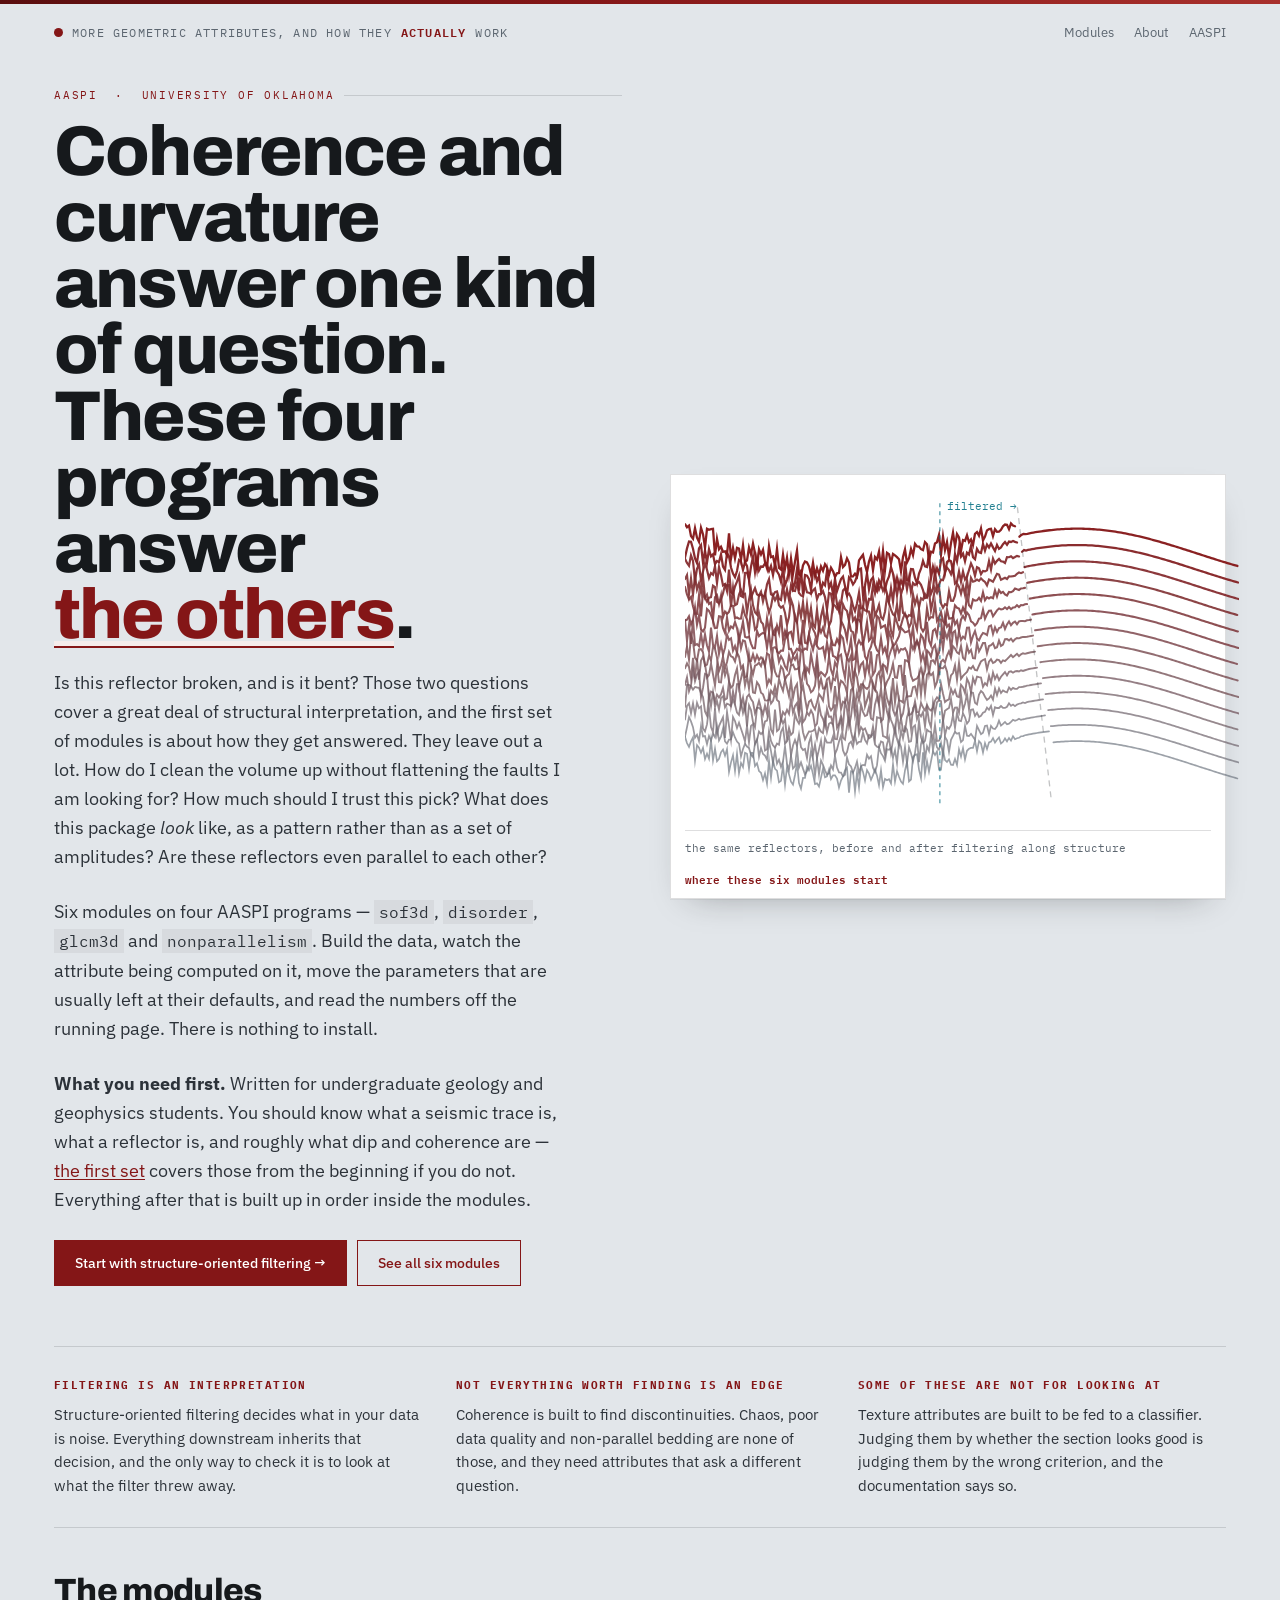
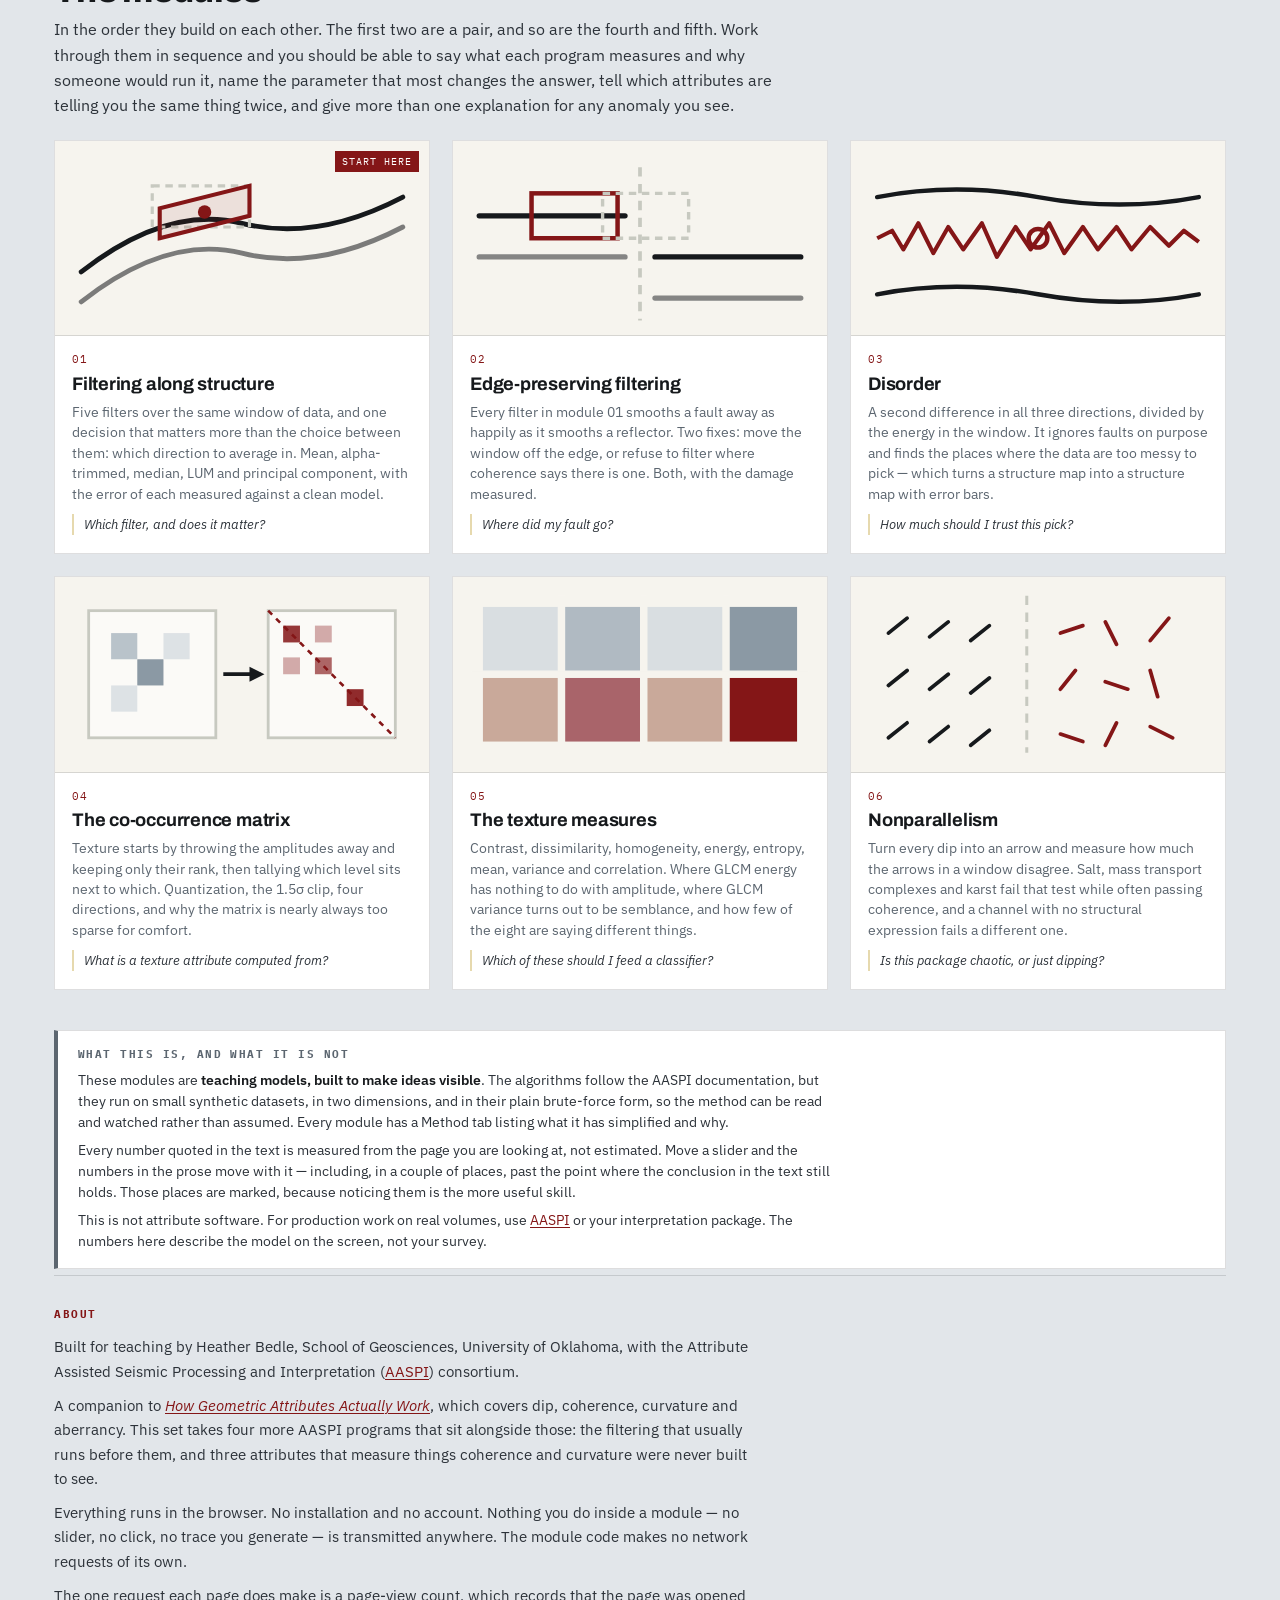
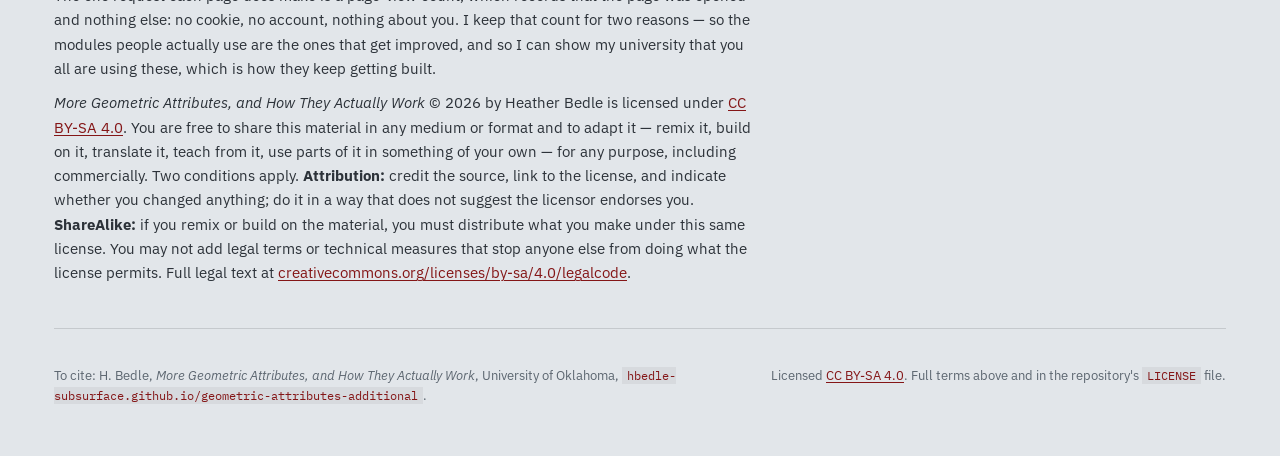
==== commit 868de022: "Add files via upload" ====
--- a/index.html
+++ b/index.html
@@ -9,6 +9,7 @@
 <link rel="preconnect" href="https://fonts.gstatic.com" crossorigin>
 <link href="https://fonts.googleapis.com/css2?family=Archivo:wght@600;700;800&family=IBM+Plex+Mono:wght@400;500&family=IBM+Plex+Sans:wght@400;500;600&display=swap" rel="stylesheet">
 <link rel="stylesheet" href="assets/style.css">
+<link rel="license" href="https://creativecommons.org/licenses/by-sa/4.0/">
 </head>
 <body>
 
@@ -196,9 +197,16 @@
         and nothing else: no cookie, no account, nothing about you. I keep that count for two reasons — so
         the modules people actually use are the ones that get improved, and so I can show my university
         that you all are using these, which is how they keep getting built.</p>
-      <p>Free to use for teaching, demonstration and non-commercial study, provided the source is credited.
-        Please do not republish or redistribute it, modified or otherwise, without permission. If you use it
-        in a course or a talk, a credit line and a link back are all that is asked.</p>
+      <p><i>More Geometric Attributes, and How They Actually Work</i> &copy; 2026 by Heather Bedle is
+        licensed under <a rel="license" href="https://creativecommons.org/licenses/by-sa/4.0/">CC BY-SA
+        4.0</a>. You are free to share this material in any medium or format and to adapt it &mdash; remix
+        it, build on it, translate it, teach from it, use parts of it in something of your own &mdash; for
+        any purpose, including commercially. Two conditions apply. <b>Attribution:</b> credit the source,
+        link to the license, and indicate whether you changed anything; do it in a way that does not
+        suggest the licensor endorses you. <b>ShareAlike:</b> if you remix or build on the material, you
+        must distribute what you make under this same license. You may not add legal terms or technical
+        measures that stop anyone else from doing what the license permits. Full legal text at
+        <a rel="license" href="https://creativecommons.org/licenses/by-sa/4.0/legalcode">creativecommons.org/licenses/by-sa/4.0/legalcode</a>.</p>
     </div>
   </section>
 
@@ -207,6 +215,9 @@
       <p class="lic">To cite: H. Bedle, <i>More Geometric Attributes, and How They Actually Work</i>,
         University of Oklahoma,
         <span class="k">hbedle-subsurface.github.io/geometric-attributes-additional</span>.</p>
+      <p class="lic">Licensed
+        <a rel="license" href="https://creativecommons.org/licenses/by-sa/4.0/">CC BY-SA 4.0</a>.
+        Full terms above and in the repository's <span class="k">LICENSE</span> file.</p>
     </div>
   </footer>
 </div>
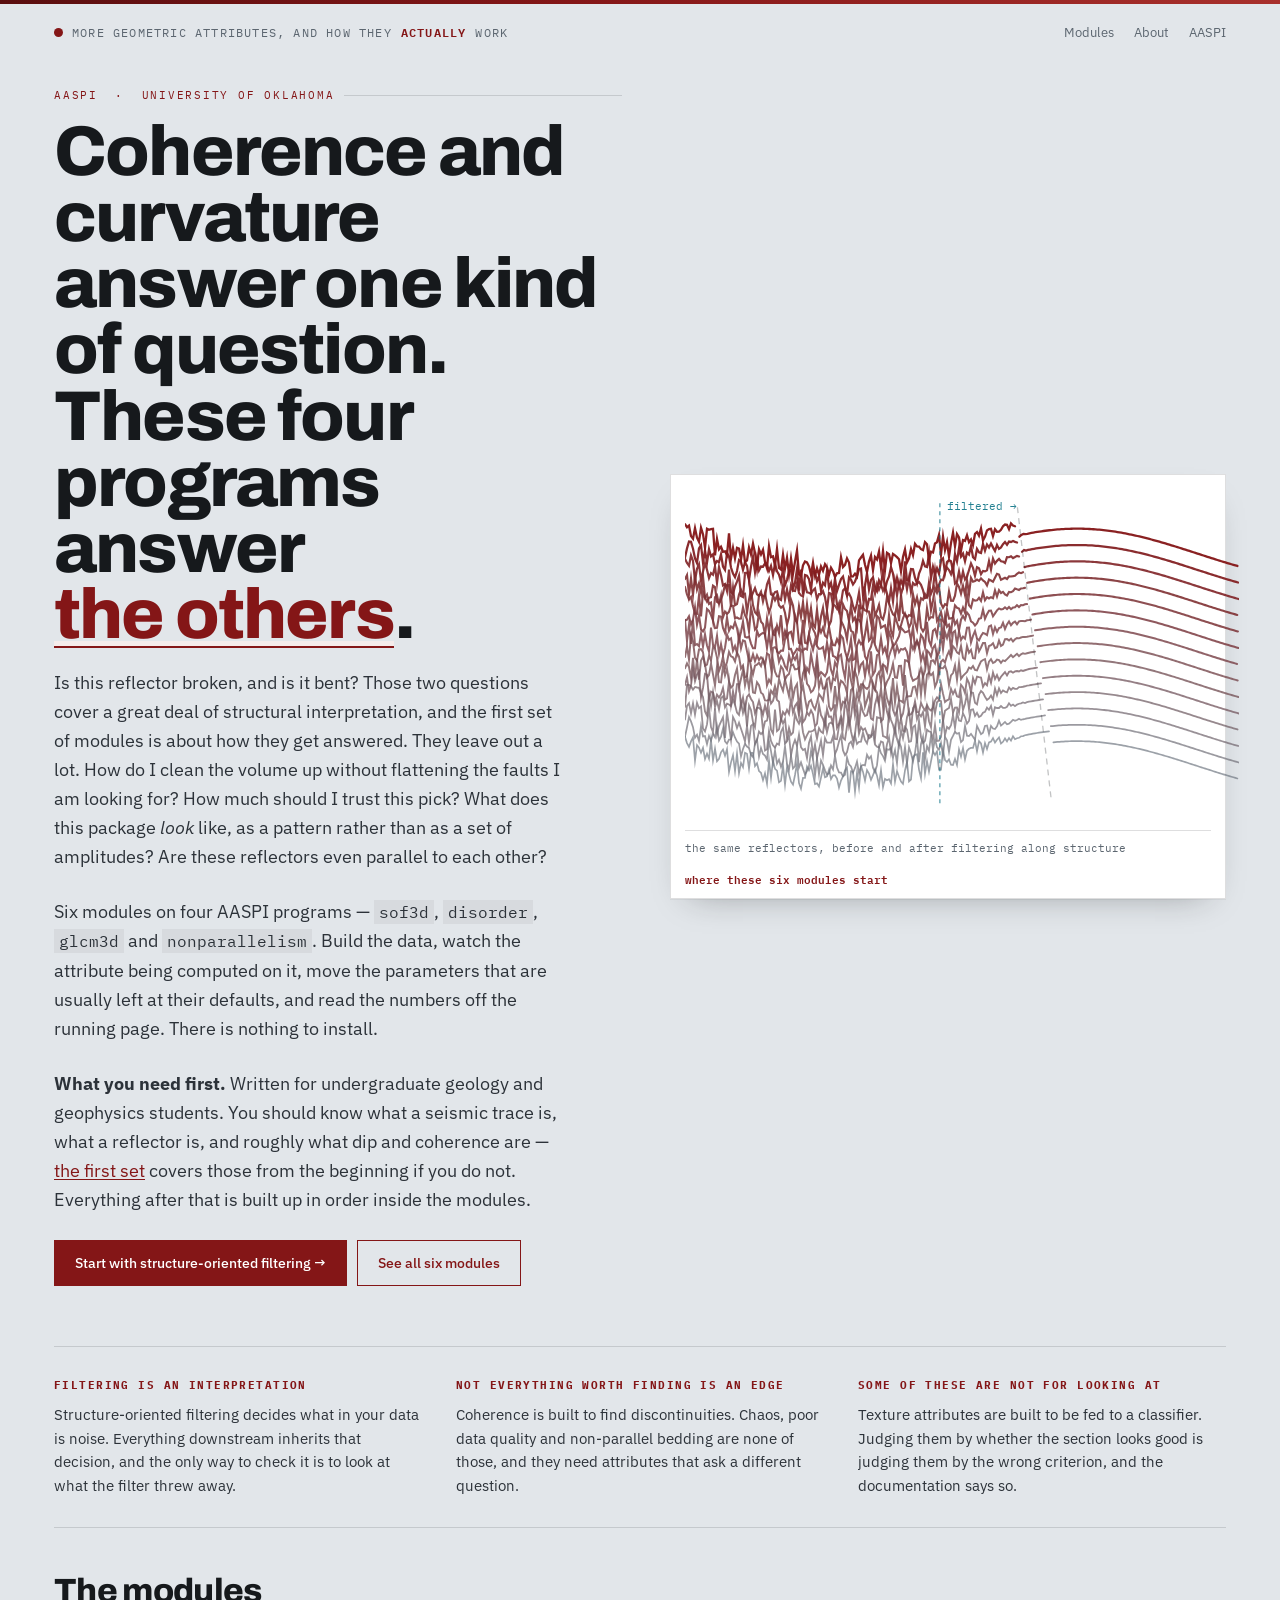
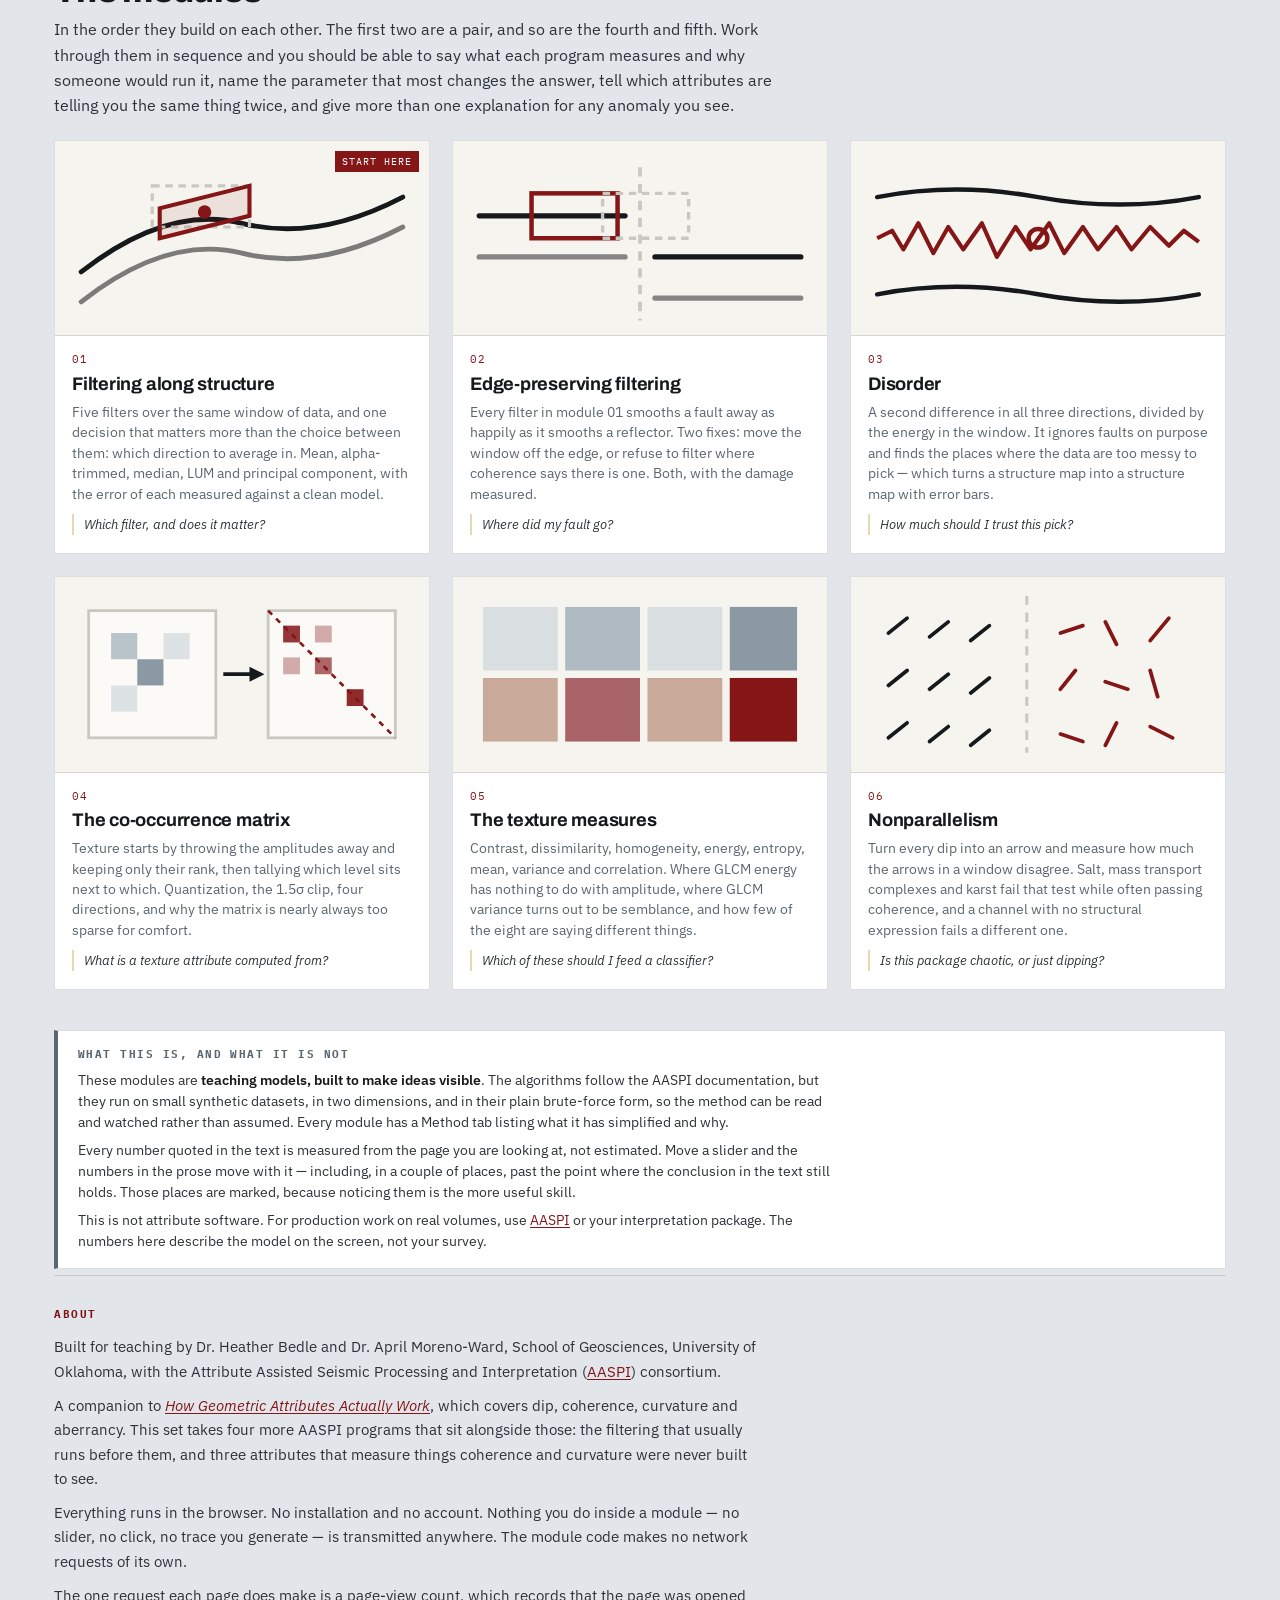
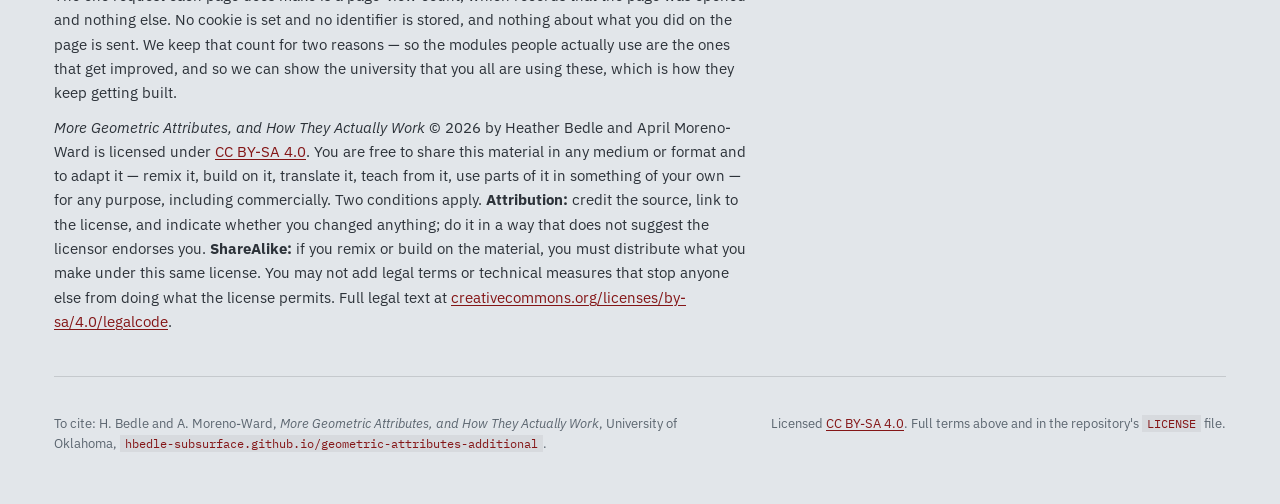
==== commit 2282b22c: "Add files via upload" ====
--- a/index.html
+++ b/index.html
@@ -183,7 +183,8 @@
   <section id="about" class="about">
     <div class="about-copy">
       <h2>About</h2>
-      <p>Built for teaching by Heather Bedle, School of Geosciences, University of Oklahoma, with the
+      <p>Built for teaching by Dr. Heather Bedle and Dr. April Moreno-Ward, School of Geosciences,
+        University of Oklahoma, with the
         Attribute Assisted Seismic Processing and Interpretation
         (<a href="https://www.ou.edu/mcee/labs/aaspi">AASPI</a>) consortium.</p>
       <p>A companion to <em><a href="https://hbedle-subsurface.github.io/geometric-attributes/">How Geometric
@@ -194,11 +195,12 @@
         — no slider, no click, no trace you generate — is transmitted anywhere. The module code makes no
         network requests of its own.</p>
       <p>The one request each page does make is a page-view count, which records that the page was opened
-        and nothing else: no cookie, no account, nothing about you. I keep that count for two reasons — so
-        the modules people actually use are the ones that get improved, and so I can show my university
-        that you all are using these, which is how they keep getting built.</p>
-      <p><i>More Geometric Attributes, and How They Actually Work</i> &copy; 2026 by Heather Bedle is
-        licensed under <a rel="license" href="https://creativecommons.org/licenses/by-sa/4.0/">CC BY-SA
+        and nothing else. No cookie is set and no identifier is stored, and nothing about what you did on
+        the page is sent. We keep that count for two reasons — so the modules people actually use are the
+        ones that get improved, and so we can show the university that you all are using these, which is
+        how they keep getting built.</p>
+      <p><i>More Geometric Attributes, and How They Actually Work</i> &copy; 2026 by Heather Bedle and
+        April Moreno-Ward is licensed under <a rel="license" href="https://creativecommons.org/licenses/by-sa/4.0/">CC BY-SA
         4.0</a>. You are free to share this material in any medium or format and to adapt it &mdash; remix
         it, build on it, translate it, teach from it, use parts of it in something of your own &mdash; for
         any purpose, including commercially. Two conditions apply. <b>Attribution:</b> credit the source,
@@ -212,7 +214,7 @@
 
   <footer>
     <div class="foot-grid">
-      <p class="lic">To cite: H. Bedle, <i>More Geometric Attributes, and How They Actually Work</i>,
+      <p class="lic">To cite: H. Bedle and A. Moreno-Ward, <i>More Geometric Attributes, and How They Actually Work</i>,
         University of Oklahoma,
         <span class="k">hbedle-subsurface.github.io/geometric-attributes-additional</span>.</p>
       <p class="lic">Licensed
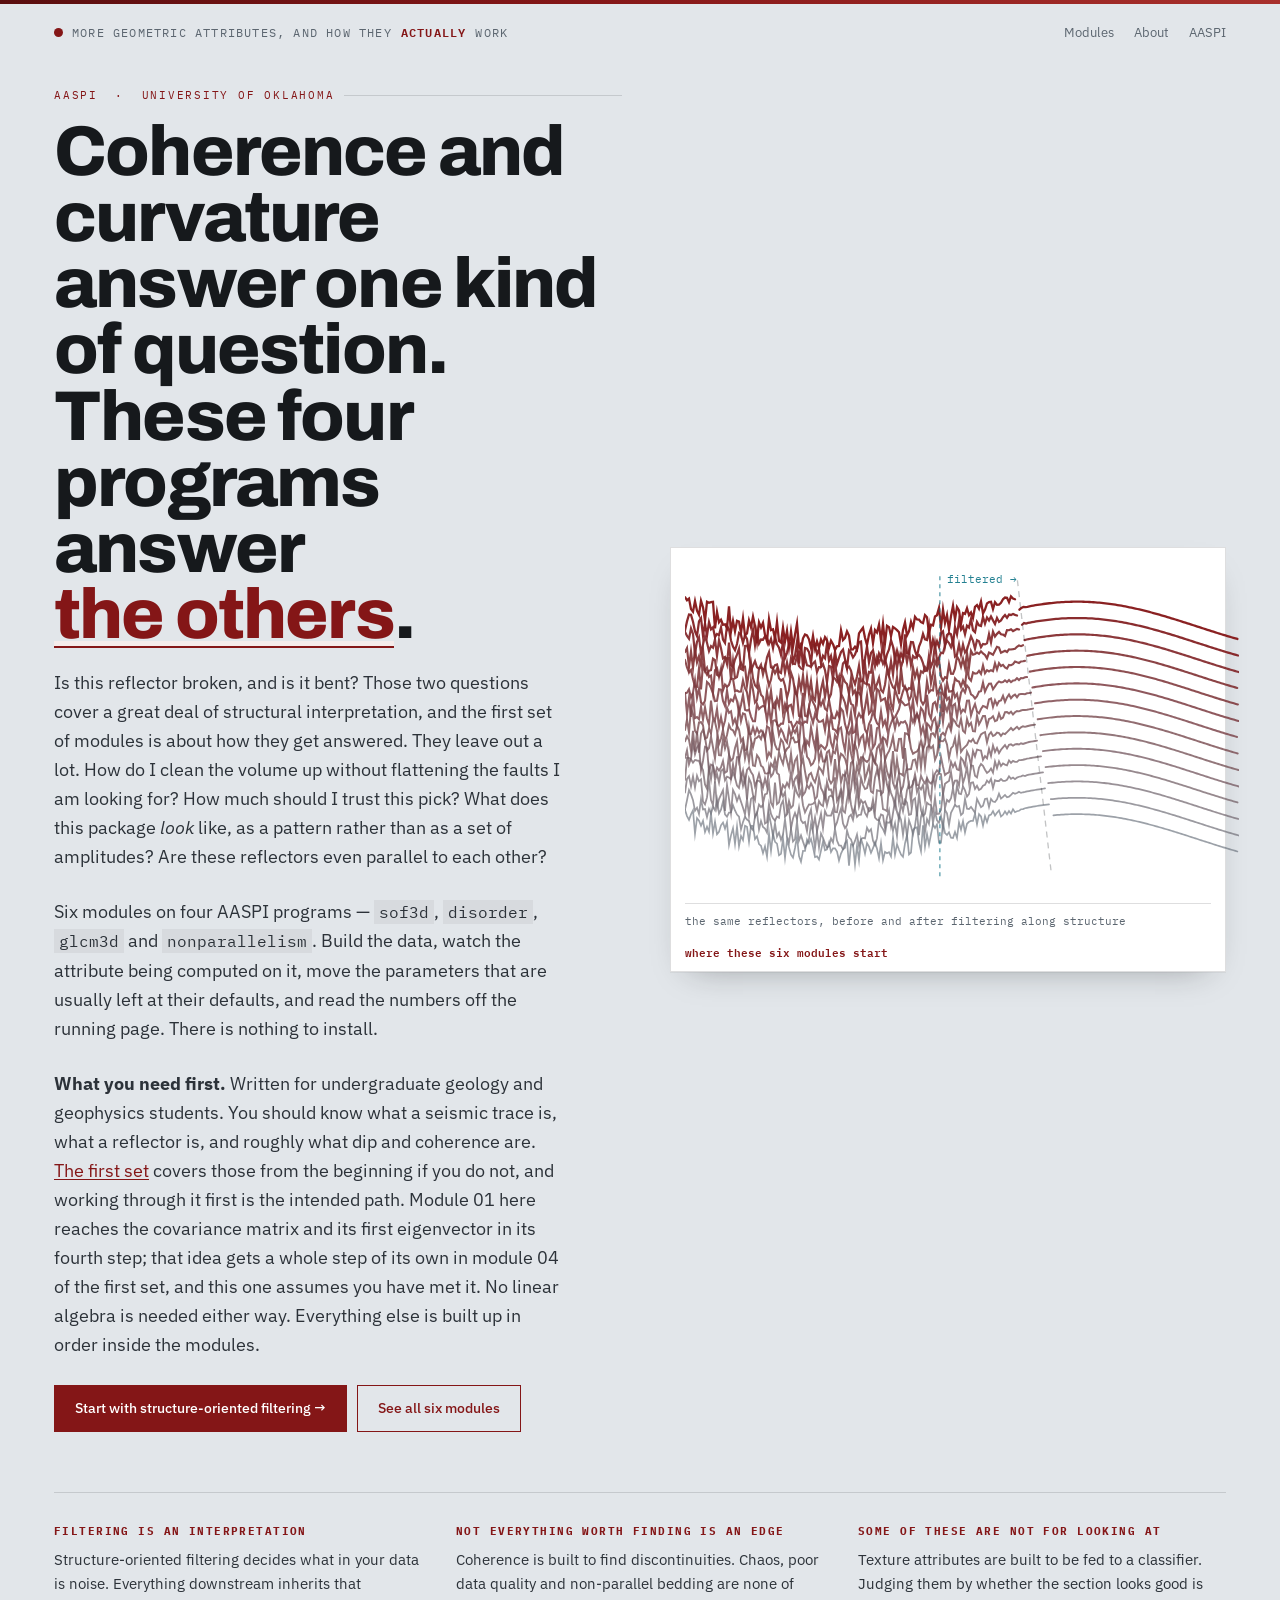
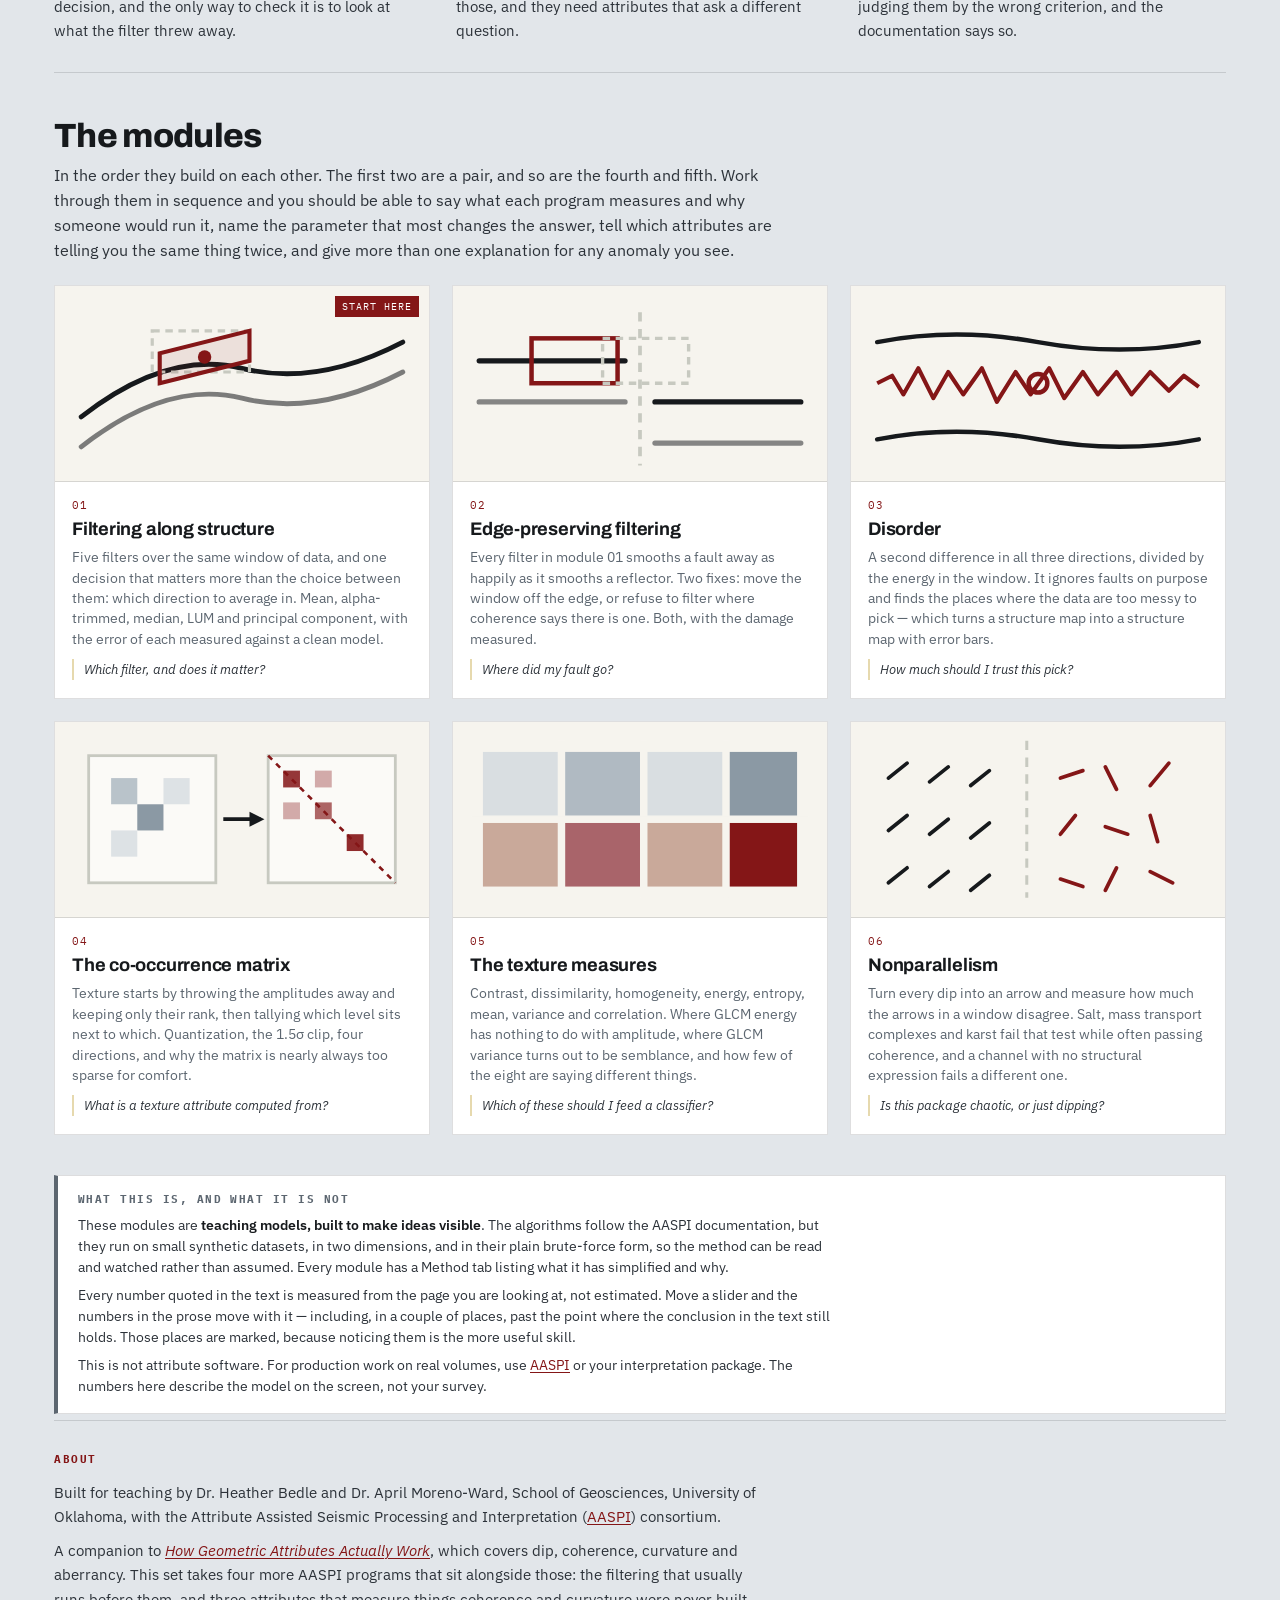
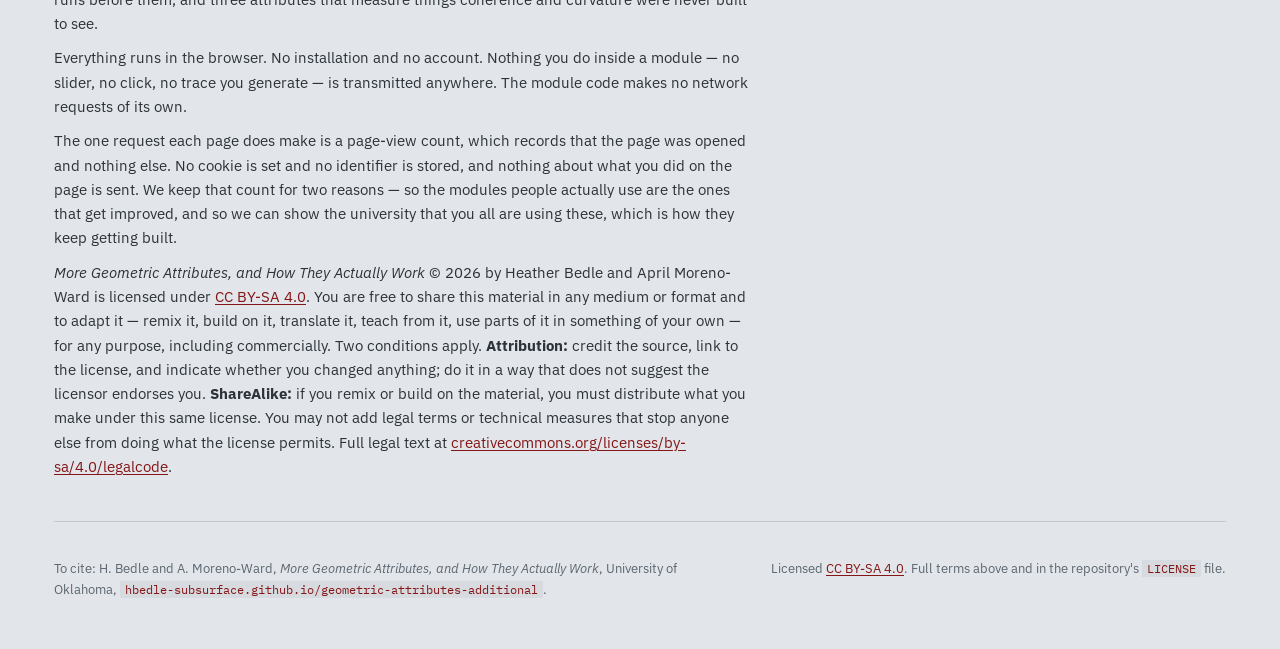
==== commit e5186a83: "Add files via upload" ====
--- a/index.html
+++ b/index.html
@@ -41,9 +41,11 @@
         page. There is nothing to install.</p>
       <p class="lede"><b>What you need first.</b> Written for undergraduate geology and geophysics students.
         You should know what a seismic trace is, what a reflector is, and roughly what dip and coherence
-        are — <a href="https://hbedle-subsurface.github.io/geometric-attributes/">the first set</a> covers
-        those from the beginning if you do not. Everything after that is built up in order inside the
-        modules.</p>
+        are. <a href="https://hbedle-subsurface.github.io/geometric-attributes/">The first set</a> covers
+        those from the beginning if you do not, and working through it first is the intended path. Module
+        01 here reaches the covariance matrix and its first eigenvector in its fourth step; that idea gets
+        a whole step of its own in module 04 of the first set, and this one assumes you have met it. No
+        linear algebra is needed either way. Everything else is built up in order inside the modules.</p>
       <div class="hero-cta">
         <a class="btn" href="modules/sof.html">Start with structure-oriented filtering →</a>
         <a class="btn ghost" href="#modules">See all six modules</a>
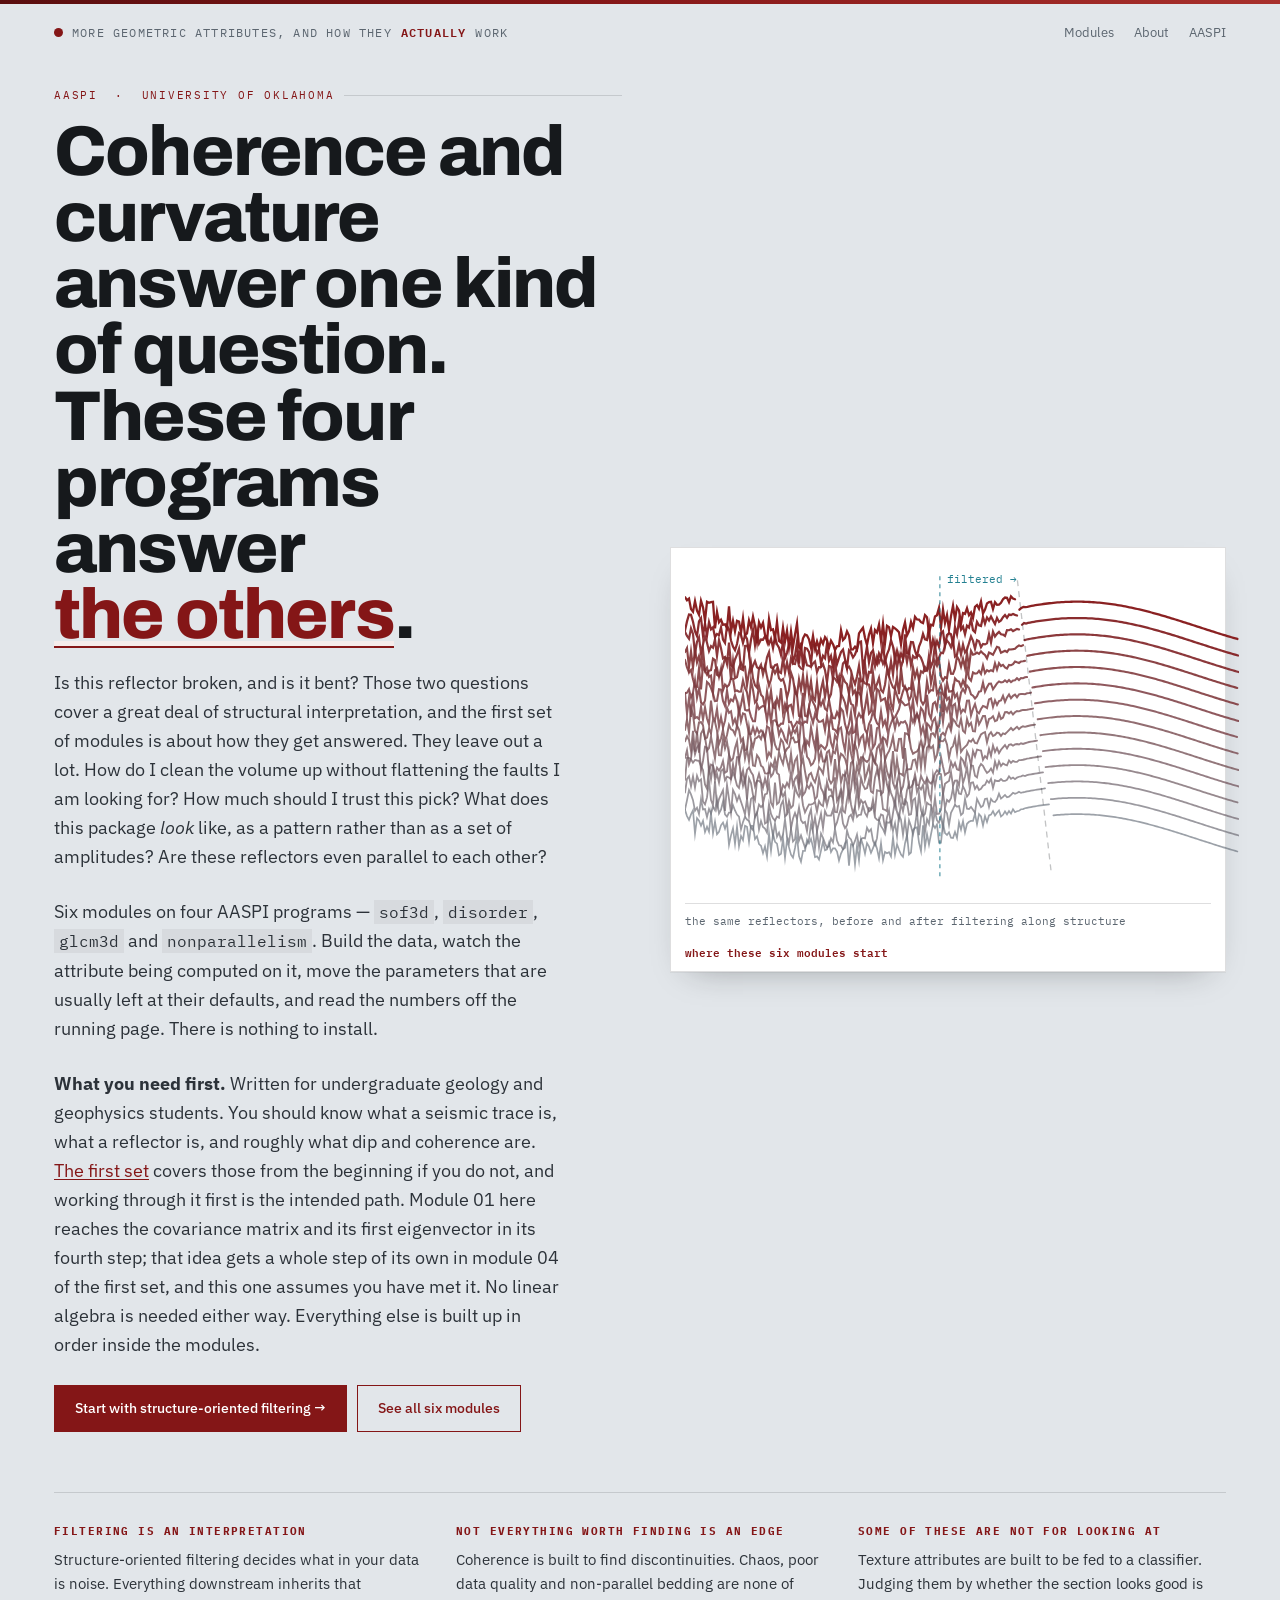
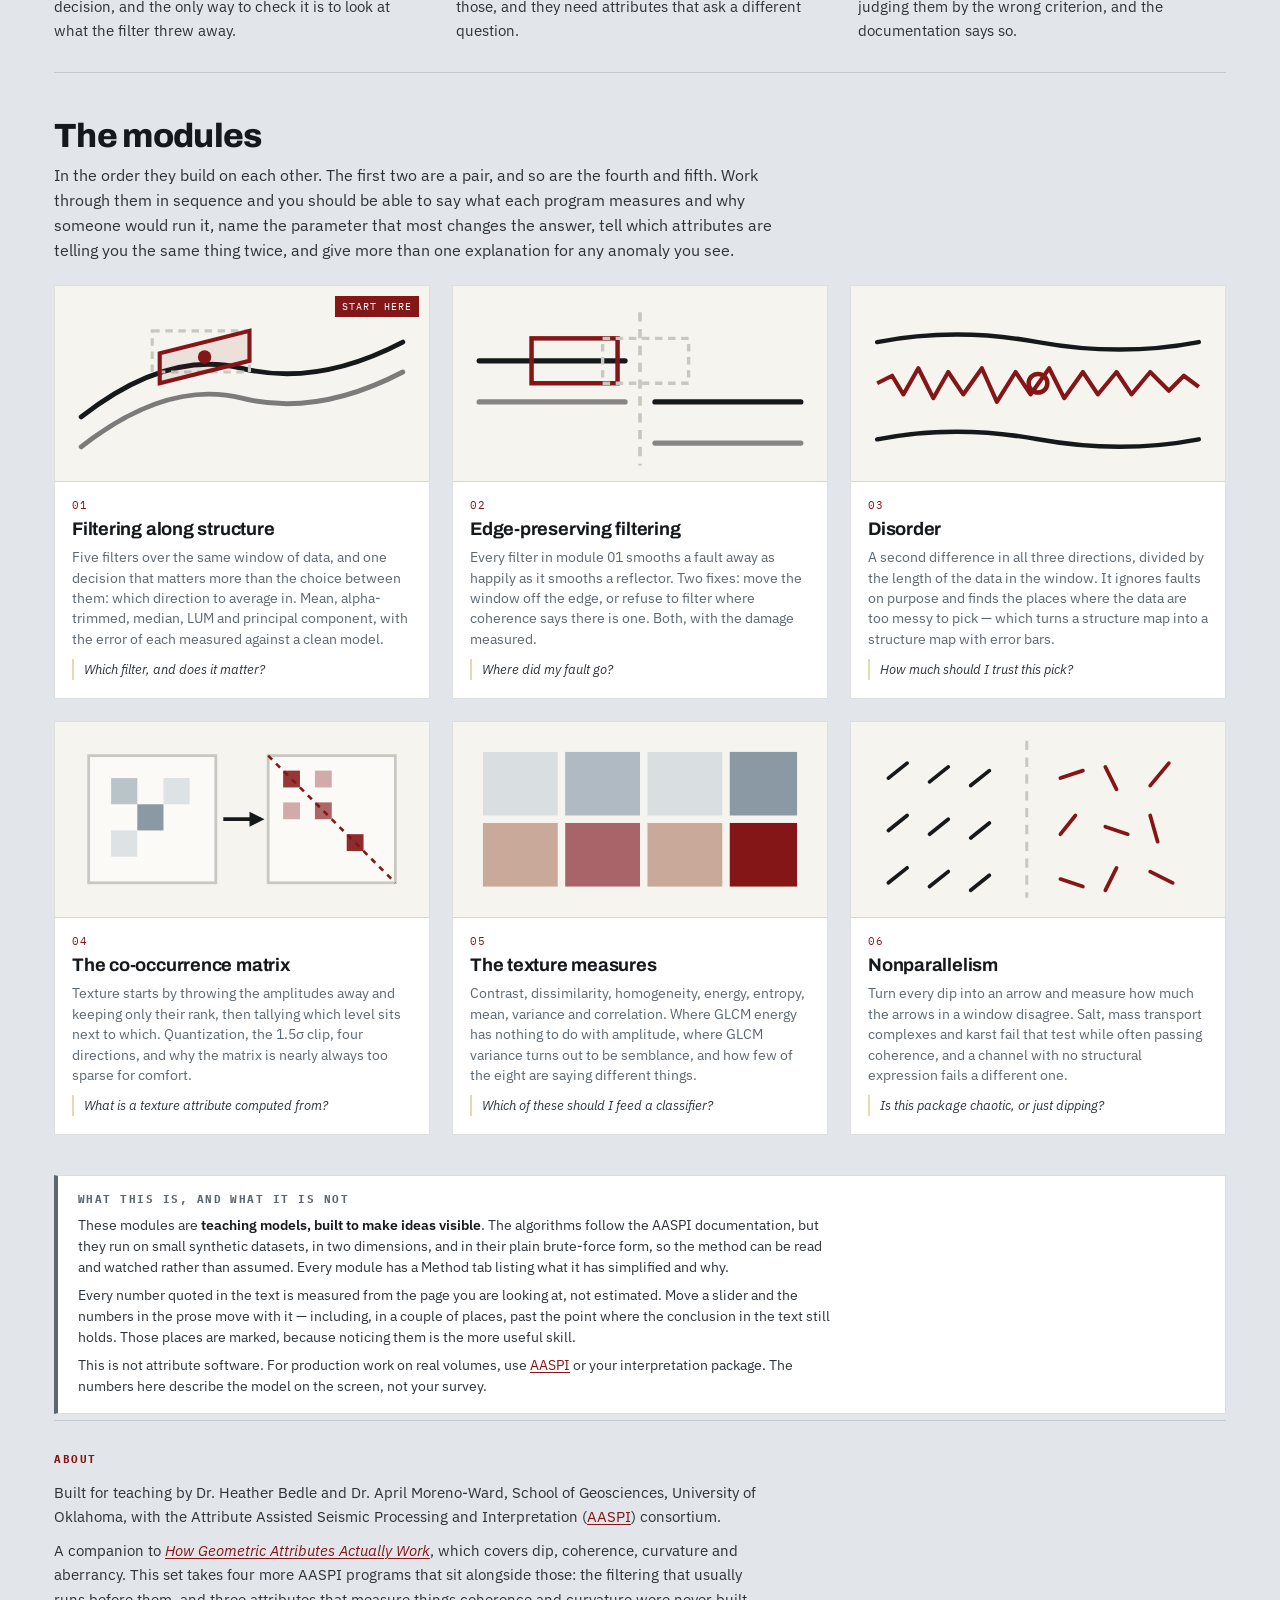
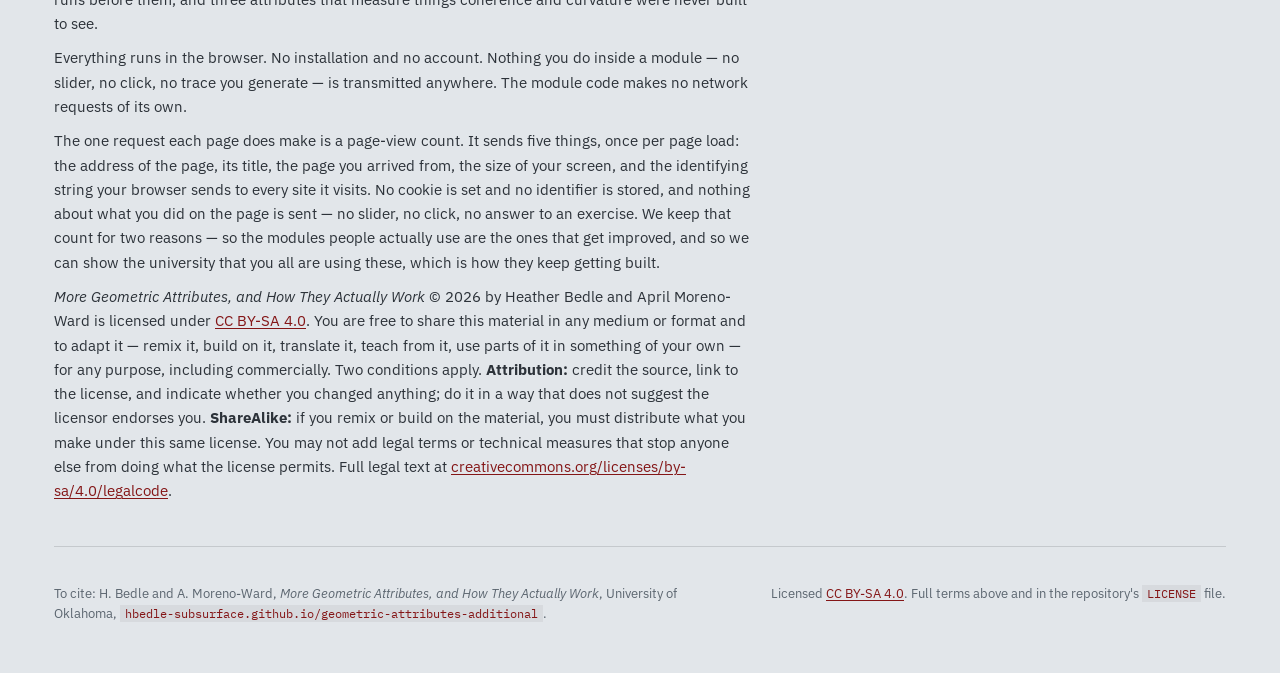
==== commit e47751fa: "Add files via upload" ====
--- a/index.html
+++ b/index.html
@@ -119,7 +119,8 @@
         <div class="card-body">
           <div class="card-no">03</div>
           <h3>Disorder</h3>
-          <p>A second difference in all three directions, divided by the energy in the window. It ignores
+          <p>A second difference in all three directions, divided by the length of the data in the
+            window. It ignores
             faults on purpose and finds the places where the data are too messy to pick — which turns a
             structure map into a structure map with error bars.</p>
           <div class="q">How much should I trust this pick?</div>
@@ -196,11 +197,13 @@
       <p>Everything runs in the browser. No installation and no account. Nothing you do inside a module
         — no slider, no click, no trace you generate — is transmitted anywhere. The module code makes no
         network requests of its own.</p>
-      <p>The one request each page does make is a page-view count, which records that the page was opened
-        and nothing else. No cookie is set and no identifier is stored, and nothing about what you did on
-        the page is sent. We keep that count for two reasons — so the modules people actually use are the
-        ones that get improved, and so we can show the university that you all are using these, which is
-        how they keep getting built.</p>
+      <p>The one request each page does make is a page-view count. It sends five things, once per page
+        load: the address of the page, its title, the page you arrived from, the size of your screen, and
+        the identifying string your browser sends to every site it visits. No cookie is set and no
+        identifier is stored, and nothing about what you did on the page is sent — no slider, no click, no
+        answer to an exercise. We keep that count for two reasons — so the modules people actually use are
+        the ones that get improved, and so we can show the university that you all are using these, which
+        is how they keep getting built.</p>
       <p><i>More Geometric Attributes, and How They Actually Work</i> &copy; 2026 by Heather Bedle and
         April Moreno-Ward is licensed under <a rel="license" href="https://creativecommons.org/licenses/by-sa/4.0/">CC BY-SA
         4.0</a>. You are free to share this material in any medium or format and to adapt it &mdash; remix
--- a/assets/style.css
+++ b/assets/style.css
@@ -687,25 +687,40 @@
 }
 .tabhint b { color: var(--crimson); font-weight: 600; }
 
+/* The tab strip has to hold up to eleven tabs. It wraps rather than
+   scrolling, because a tab that has scrolled out of sight is a tab nobody
+   knows exists. Two things keep the wrap from looking like a mistake:
+   row-gap, so a second row sits clear of the first rather than jammed against
+   it, and the metrics below, which are tight enough that eleven tabs fit on
+   one line at an ordinary desktop width. The crimson rule is drawn under the
+   whole strip, so it lands beneath the last row wherever that falls. */
 .tabs {
-  display: flex; flex-wrap: wrap; gap: 3px;
+  display: flex; flex-wrap: wrap; gap: 4px 2px;
   border-bottom: 2px solid var(--crimson); margin: 0;
   position: sticky; top: 0; z-index: 29; background: var(--paper);
   padding-top: 14px;
 }
 .tabs button {
-  font-family: var(--body); font-size: 12.5px; padding: 9px 12px 8px;
+  font-family: var(--body); font-size: 12px; padding: 8px 9px 7px;
   background: var(--cream); color: var(--slate); cursor: pointer;
   border: 1px solid var(--rule); border-bottom: 0;
   border-top: 3px solid transparent;
   white-space: nowrap; position: relative; top: 1px;
 }
+/* Below about 1100px eleven tabs cannot fit however tight the metrics are,
+   so give up the numbering prefix rather than the tab. */
+@media (max-width: 1100px) {
+  .tabs button { font-size: 11.5px; padding: 7px 7px 6px; }
+}
 .tabs button:hover { color: var(--ink); background: #fff; }
 .tabs button[aria-selected="true"] {
   background: var(--panel); color: var(--crimson); font-weight: 600;
   border-top-color: var(--crimson); top: 0; padding-bottom: 10px;
 }
-.tabs .gap { flex: 1 0 14px; border: 0; background: none; pointer-events: none; }
+/* The spacer separating the numbered steps from the reference tabs. It gives
+   up its width first when the strip is tight, so it never costs a tab a place
+   on the line. */
+.tabs .gap { flex: 1 1 0; min-width: 0; border: 0; background: none; pointer-events: none; }
 
 .tabpane {
   background: var(--panel); border: 1px solid var(--rule); border-top: 0;
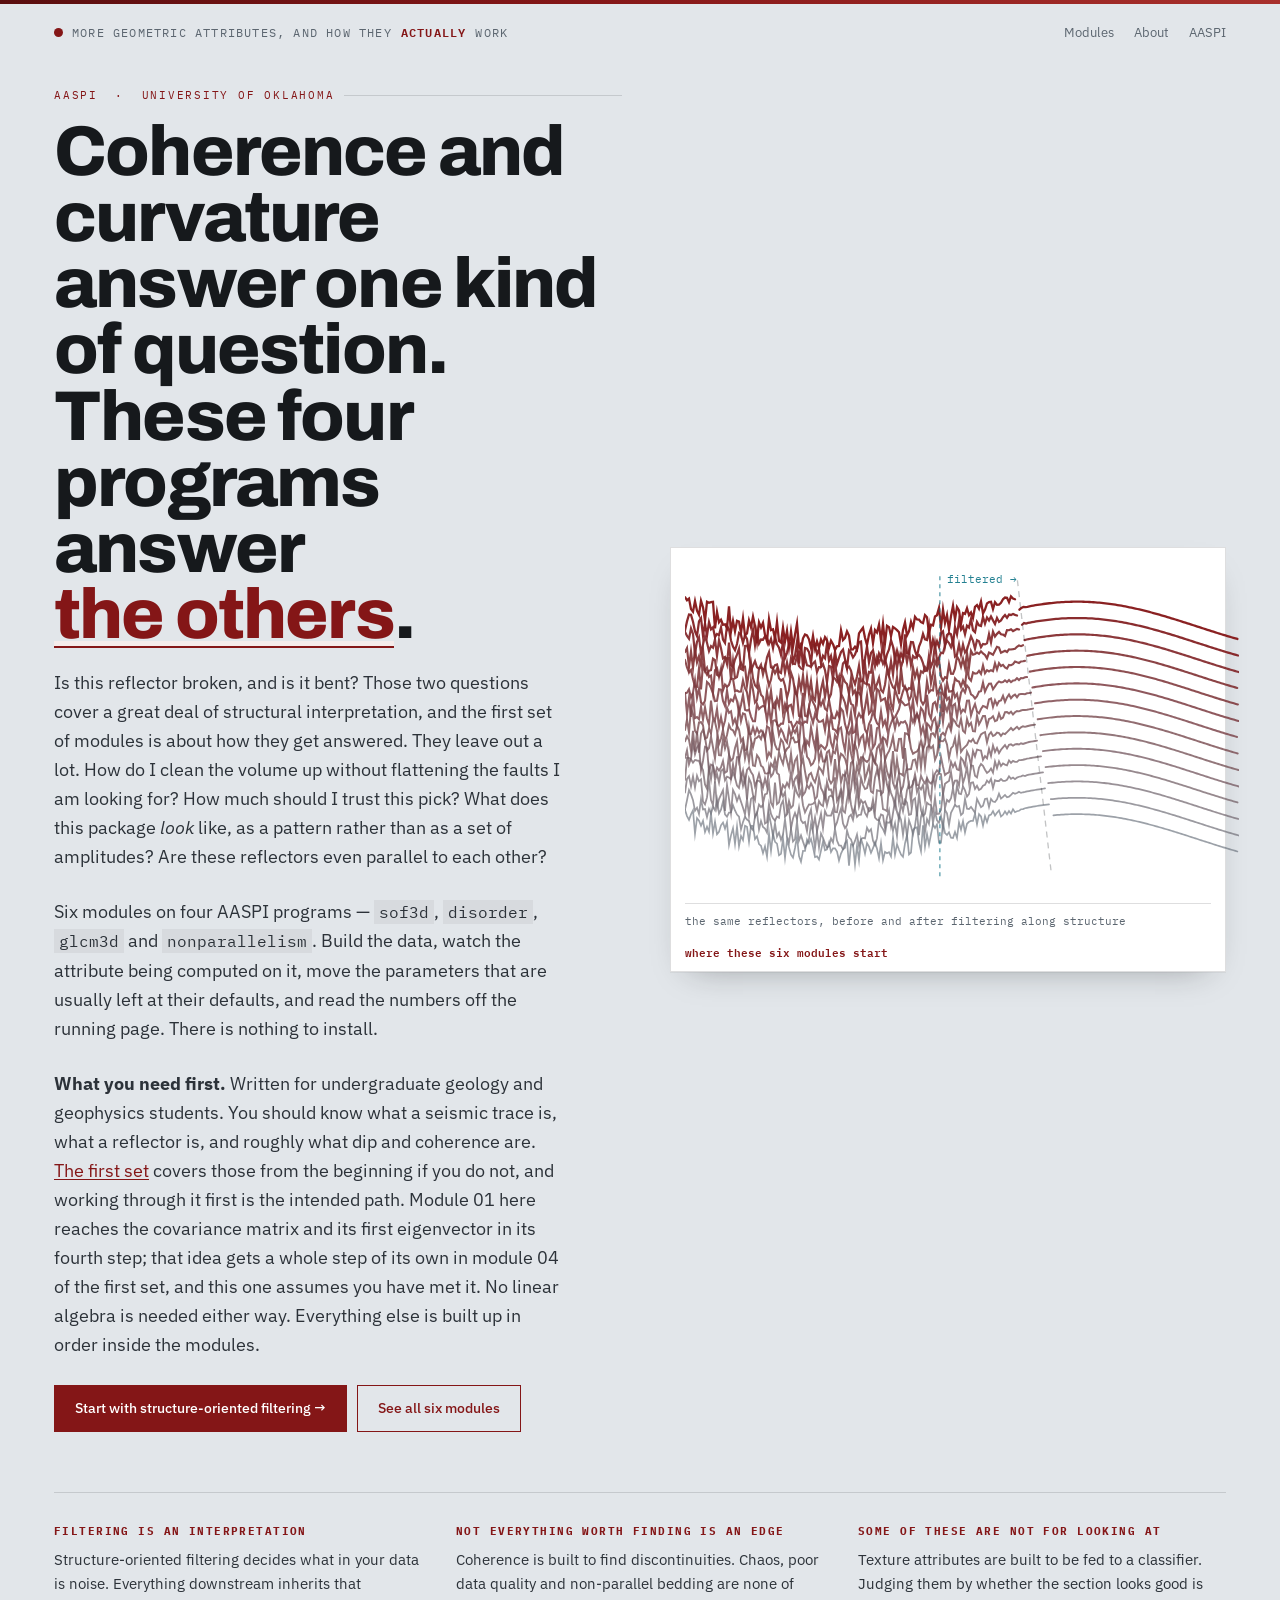
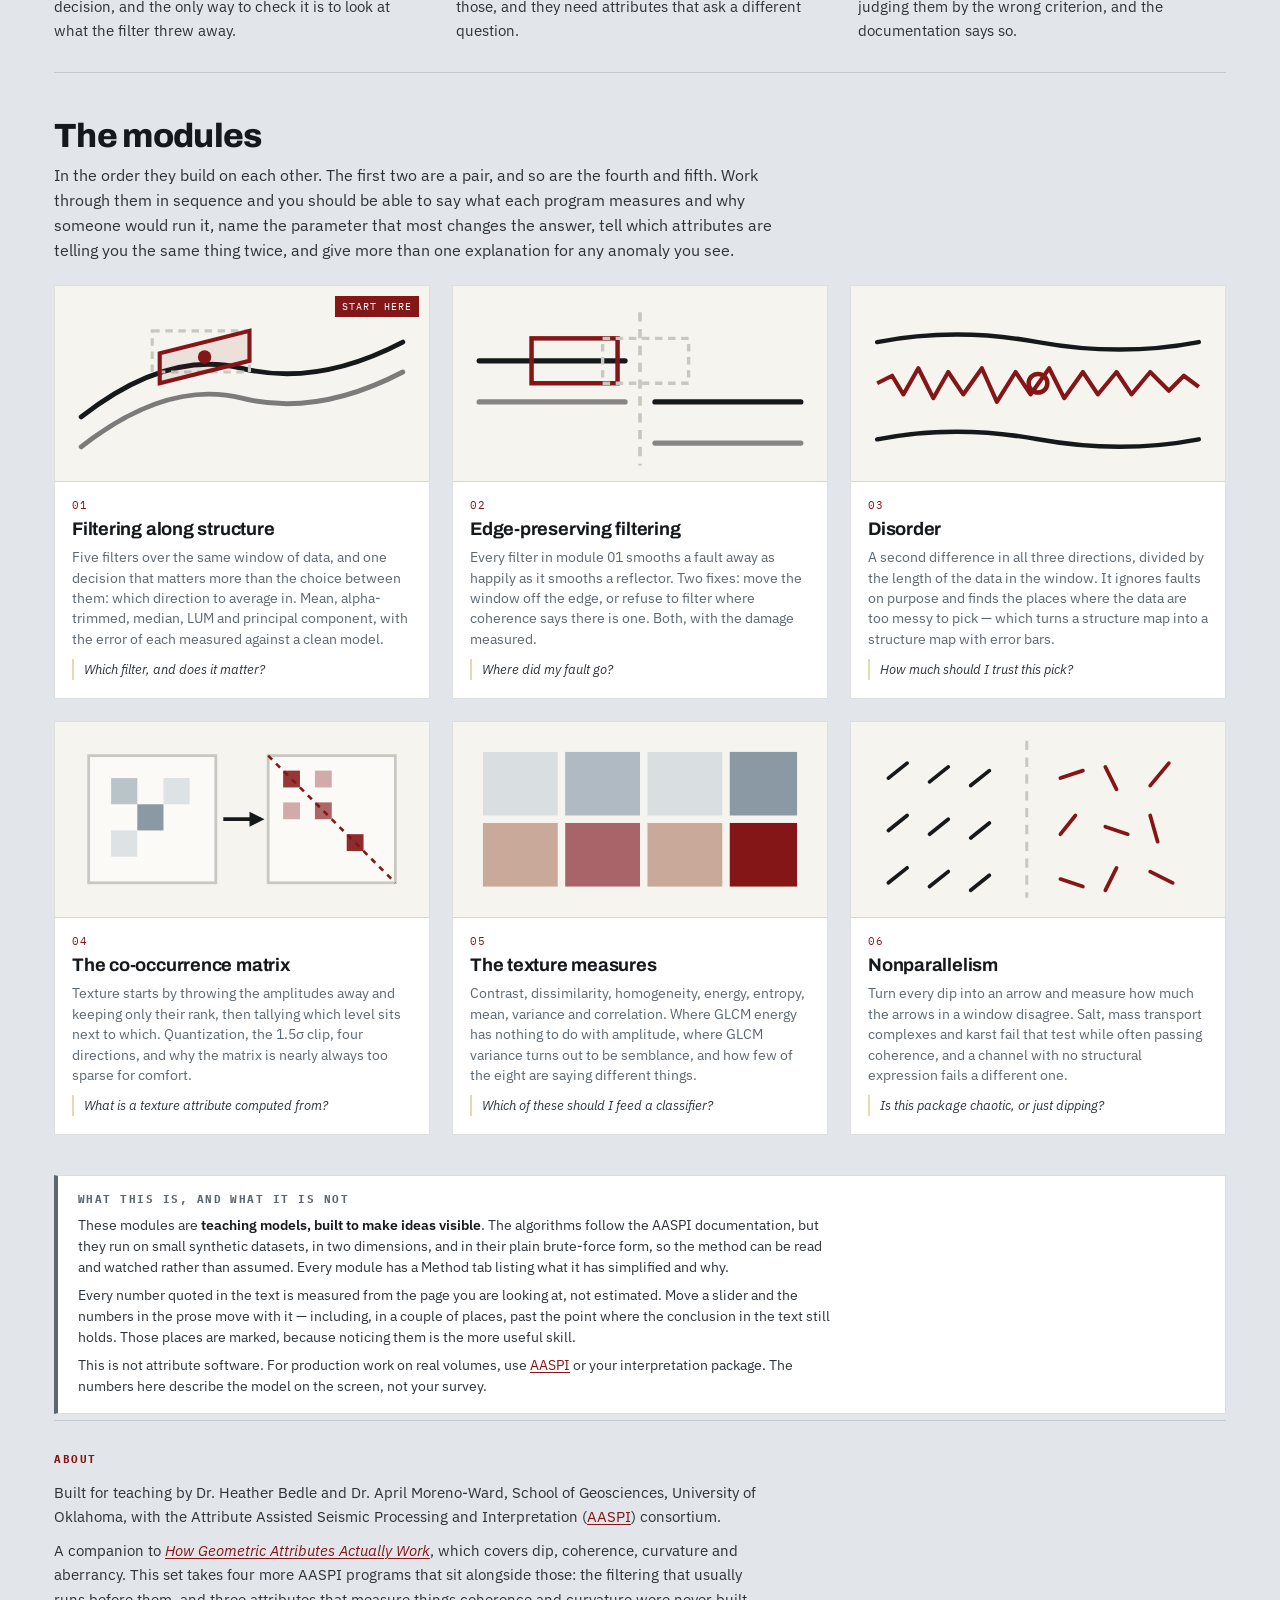
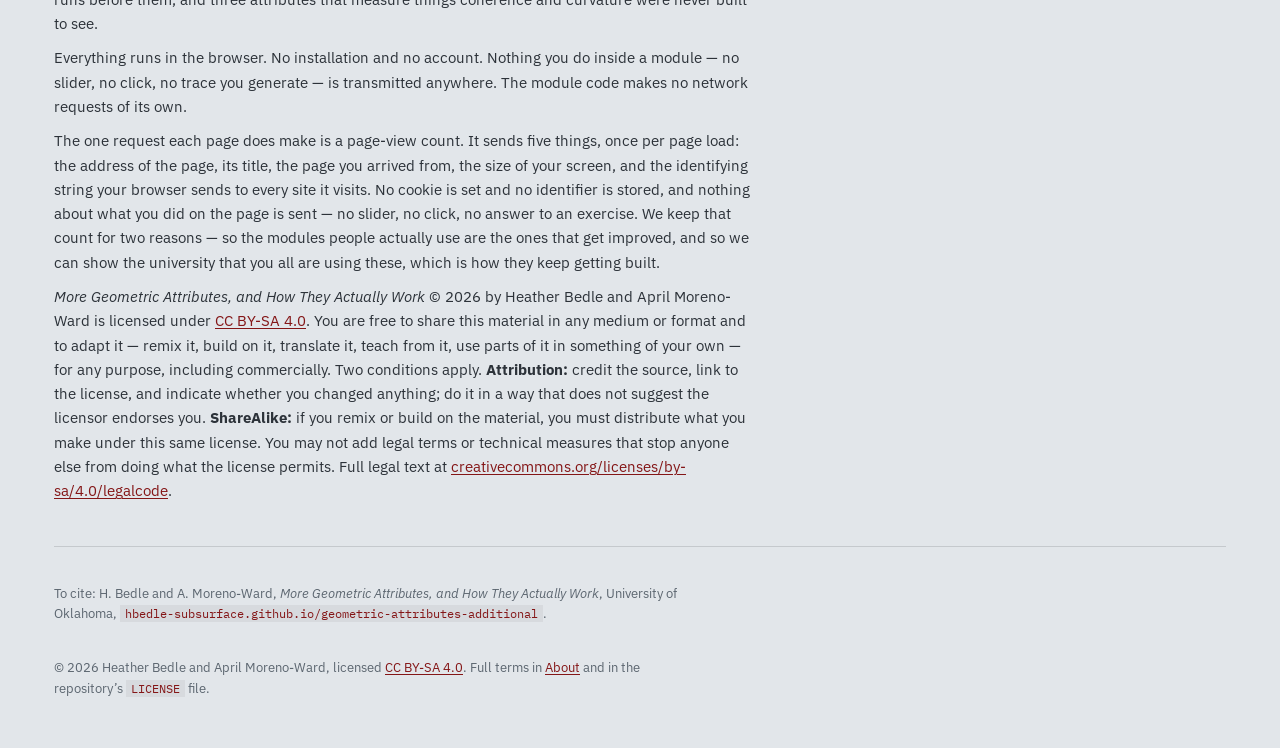
==== commit 9d069e60: "Add files via upload" ====
--- a/index.html
+++ b/index.html
@@ -222,9 +222,9 @@
       <p class="lic">To cite: H. Bedle and A. Moreno-Ward, <i>More Geometric Attributes, and How They Actually Work</i>,
         University of Oklahoma,
         <span class="k">hbedle-subsurface.github.io/geometric-attributes-additional</span>.</p>
-      <p class="lic">Licensed
+      <p class="lic">&copy; 2026 Heather Bedle and April Moreno-Ward, licensed
         <a rel="license" href="https://creativecommons.org/licenses/by-sa/4.0/">CC BY-SA 4.0</a>.
-        Full terms above and in the repository's <span class="k">LICENSE</span> file.</p>
+        Full terms in <a href="#about">About</a> and in the repository&rsquo;s <span class="k">LICENSE</span> file.</p>
     </div>
   </footer>
 </div>
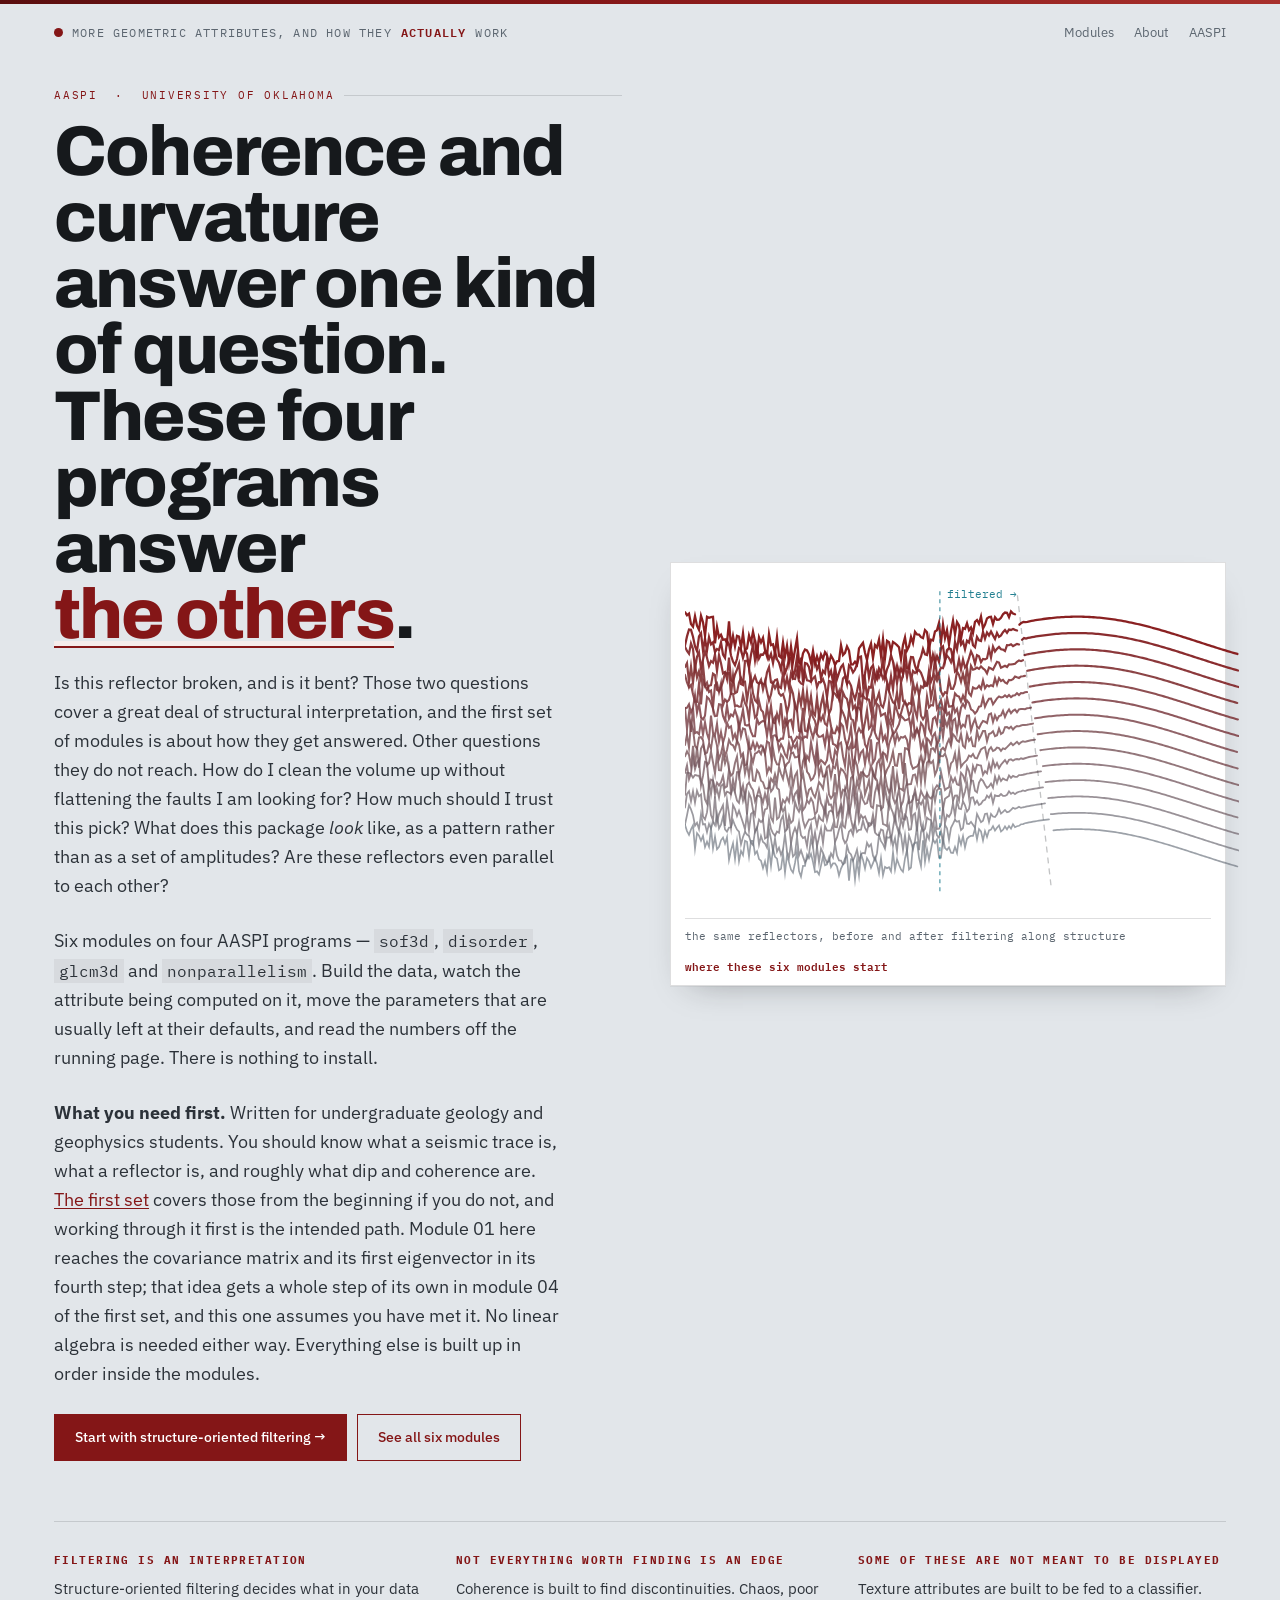
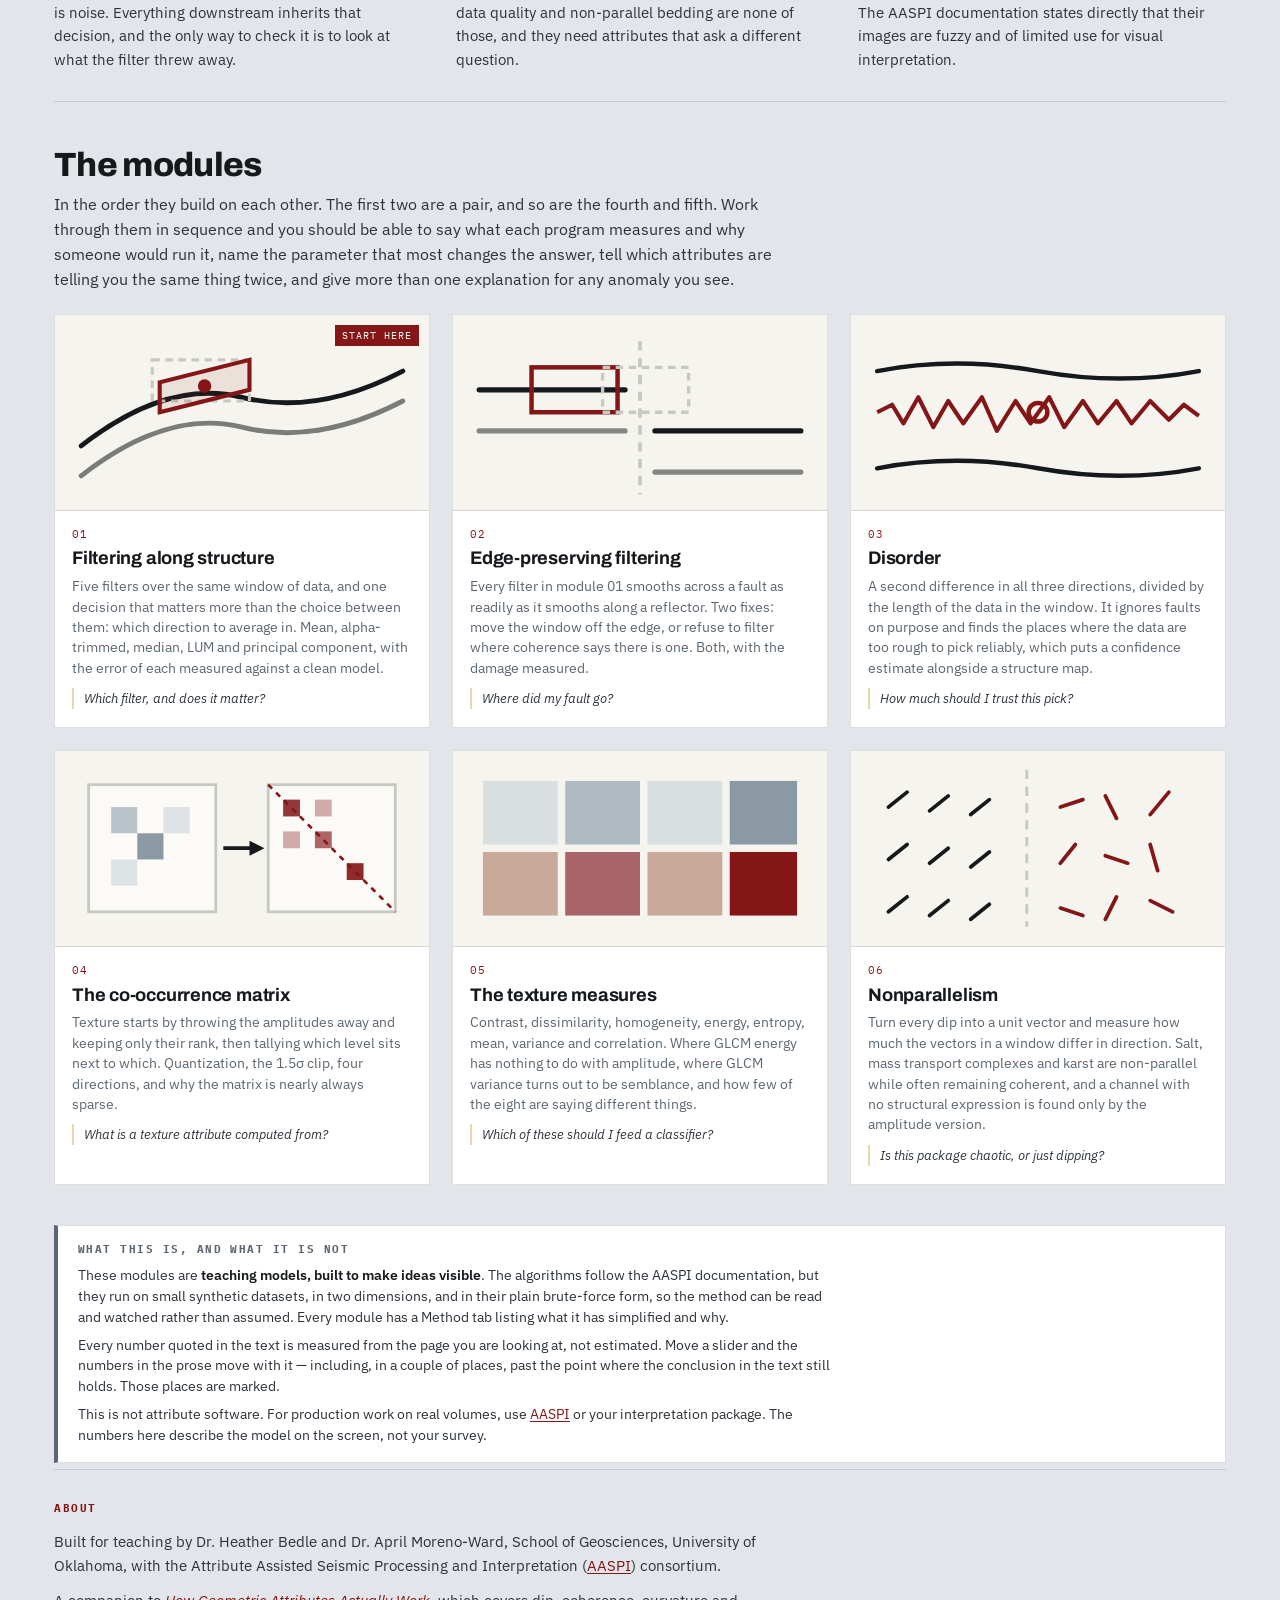
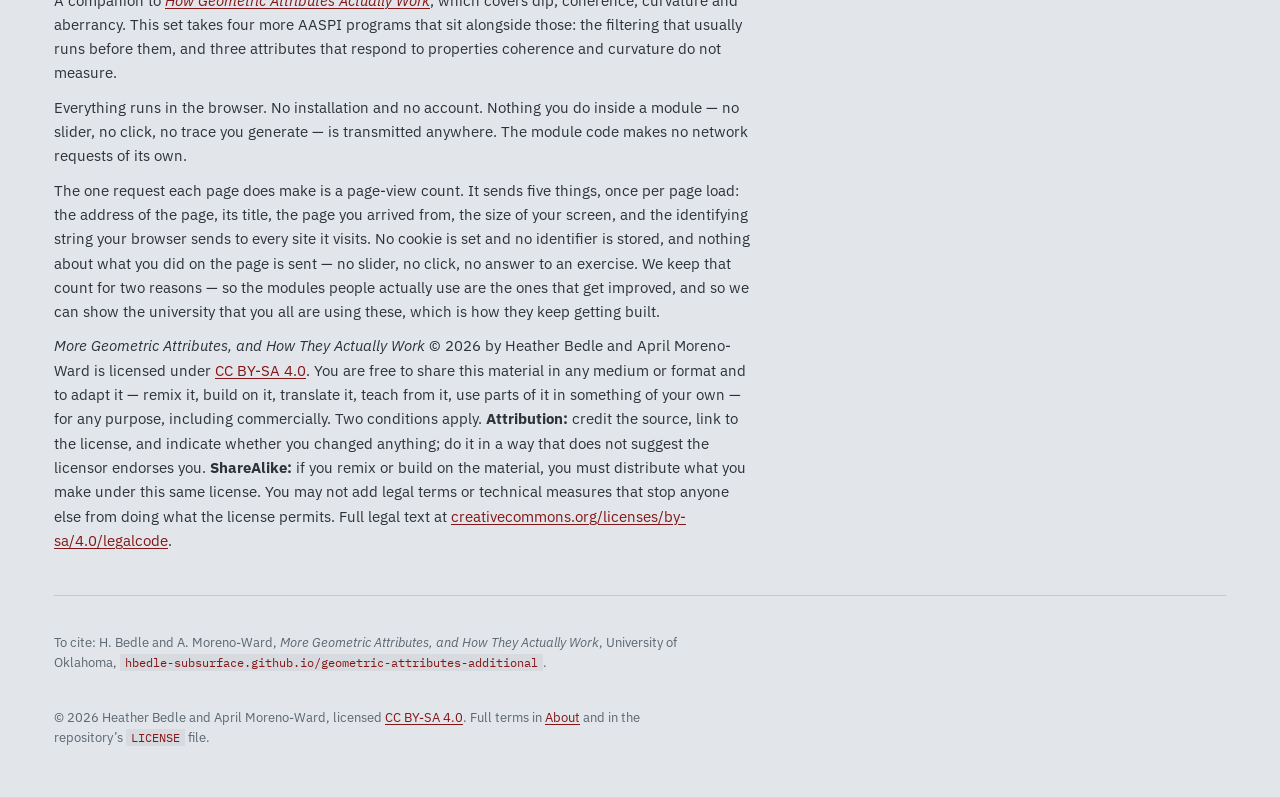
==== commit 0230e7c0: "Add files via upload" ====
--- a/index.html
+++ b/index.html
@@ -30,8 +30,9 @@
       <p class="eyebrow">AASPI &nbsp;·&nbsp; University of Oklahoma</p>
       <h1 class="title">Coherence and curvature answer one kind of question. These four programs answer <em>the others</em>.</h1>
       <p class="lede">Is this reflector broken, and is it bent? Those two questions cover a great deal of
-        structural interpretation, and the first set of modules is about how they get answered. They leave
-        out a lot. How do I clean the volume up without flattening the faults I am looking for? How much
+        structural interpretation, and the first set of modules is about how they get answered. Other
+        questions they do not reach. How do I clean the volume up without flattening the faults I am
+        looking for? How much
         should I trust this pick? What does this package <em>look</em> like, as a pattern rather than as a
         set of amplitudes? Are these reflectors even parallel to each other?</p>
       <p class="lede">Six modules on four AASPI programs — <span class="k">sof3d</span>,
@@ -70,9 +71,9 @@
         none of those, and they need attributes that ask a different question.</p>
     </div>
     <div>
-      <h3>Some of these are not for looking at</h3>
-      <p>Texture attributes are built to be fed to a classifier. Judging them by whether the section looks
-        good is judging them by the wrong criterion, and the documentation says so.</p>
+      <h3>Some of these are not meant to be displayed</h3>
+      <p>Texture attributes are built to be fed to a classifier. The AASPI documentation states directly
+        that their images are fuzzy and of limited use for visual interpretation.</p>
     </div>
    </div>
   </section>
@@ -107,7 +108,7 @@
         <div class="card-body">
           <div class="card-no">02</div>
           <h3>Edge-preserving filtering</h3>
-          <p>Every filter in module 01 smooths a fault away as happily as it smooths a reflector. Two fixes:
+          <p>Every filter in module 01 smooths across a fault as readily as it smooths along a reflector. Two fixes:
             move the window off the edge, or refuse to filter where coherence says there is one. Both, with
             the damage measured.</p>
           <div class="q">Where did my fault go?</div>
@@ -121,8 +122,8 @@
           <h3>Disorder</h3>
           <p>A second difference in all three directions, divided by the length of the data in the
             window. It ignores
-            faults on purpose and finds the places where the data are too messy to pick — which turns a
-            structure map into a structure map with error bars.</p>
+            faults on purpose and finds the places where the data are too rough to pick reliably, which
+            puts a confidence estimate alongside a structure map.</p>
           <div class="q">How much should I trust this pick?</div>
         </div>
       </a>
@@ -134,7 +135,7 @@
           <h3>The co-occurrence matrix</h3>
           <p>Texture starts by throwing the amplitudes away and keeping only their rank, then tallying which
             level sits next to which. Quantization, the 1.5σ clip, four directions, and why the matrix is
-            nearly always too sparse for comfort.</p>
+            nearly always sparse.</p>
           <div class="q">What is a texture attribute computed from?</div>
         </div>
       </a>
@@ -156,9 +157,9 @@
         <div class="card-body">
           <div class="card-no">06</div>
           <h3>Nonparallelism</h3>
-          <p>Turn every dip into an arrow and measure how much the arrows in a window disagree. Salt, mass
-            transport complexes and karst fail that test while often passing coherence, and a channel with no
-            structural expression fails a different one.</p>
+          <p>Turn every dip into a unit vector and measure how much the vectors in a window differ in
+            direction. Salt, mass transport complexes and karst are non-parallel while often remaining
+            coherent, and a channel with no structural expression is found only by the amplitude version.</p>
           <div class="q">Is this package chaotic, or just dipping?</div>
         </div>
       </a>
@@ -175,8 +176,7 @@
       tab listing what it has simplified and why.</p>
     <p>Every number quoted in the text is measured from the page you are looking at, not estimated. Move a
       slider and the numbers in the prose move with it — including, in a couple of places, past the point
-      where the conclusion in the text still holds. Those places are marked, because noticing them is the
-      more useful skill.</p>
+      where the conclusion in the text still holds. Those places are marked.</p>
     <p>This is not attribute software. For production work on real volumes, use
       <a href="https://www.ou.edu/mcee/labs/aaspi">AASPI</a> or your interpretation package. The numbers here
       describe the model on the screen, not your survey.</p>
@@ -193,7 +193,7 @@
       <p>A companion to <em><a href="https://hbedle-subsurface.github.io/geometric-attributes/">How Geometric
         Attributes Actually Work</a></em>, which covers dip, coherence, curvature and aberrancy. This set
         takes four more AASPI programs that sit alongside those: the filtering that usually runs before them,
-        and three attributes that measure things coherence and curvature were never built to see.</p>
+        and three attributes that respond to properties coherence and curvature do not measure.</p>
       <p>Everything runs in the browser. No installation and no account. Nothing you do inside a module
         — no slider, no click, no trace you generate — is transmitted anywhere. The module code makes no
         network requests of its own.</p>
